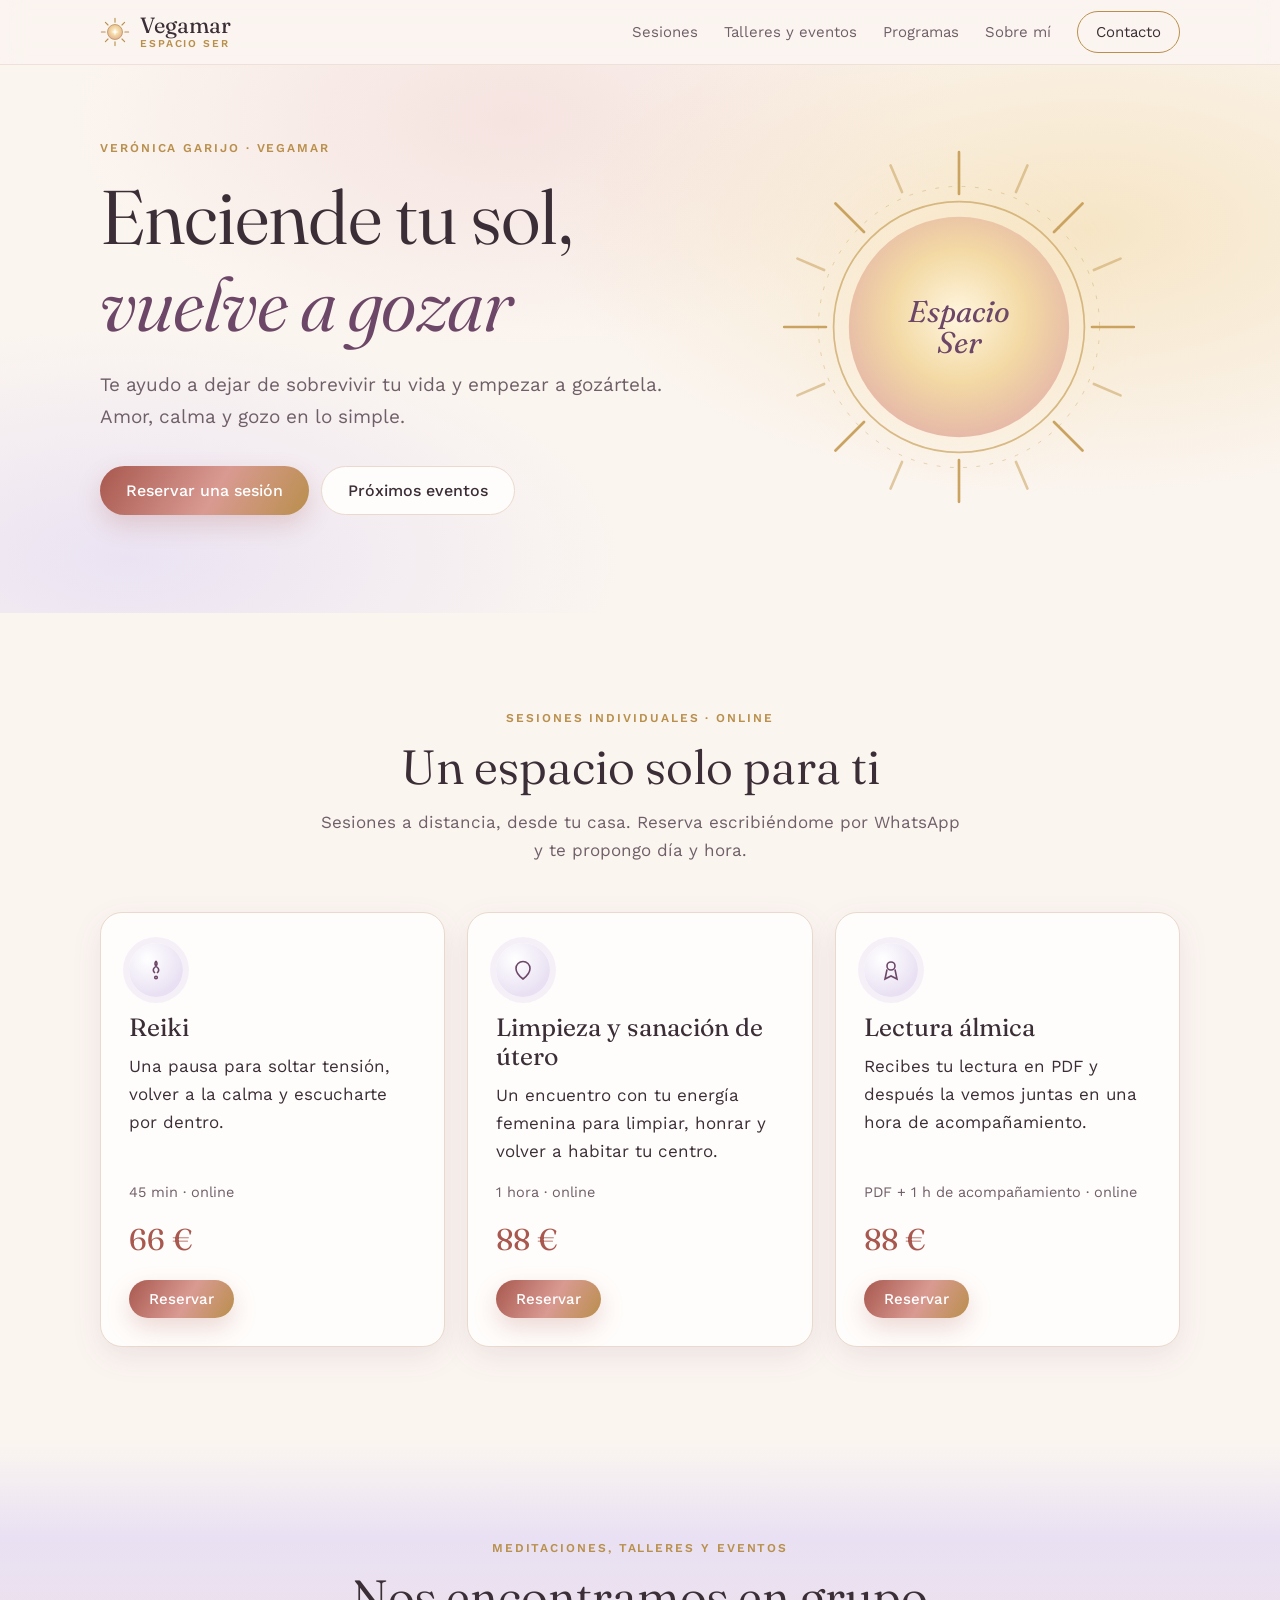
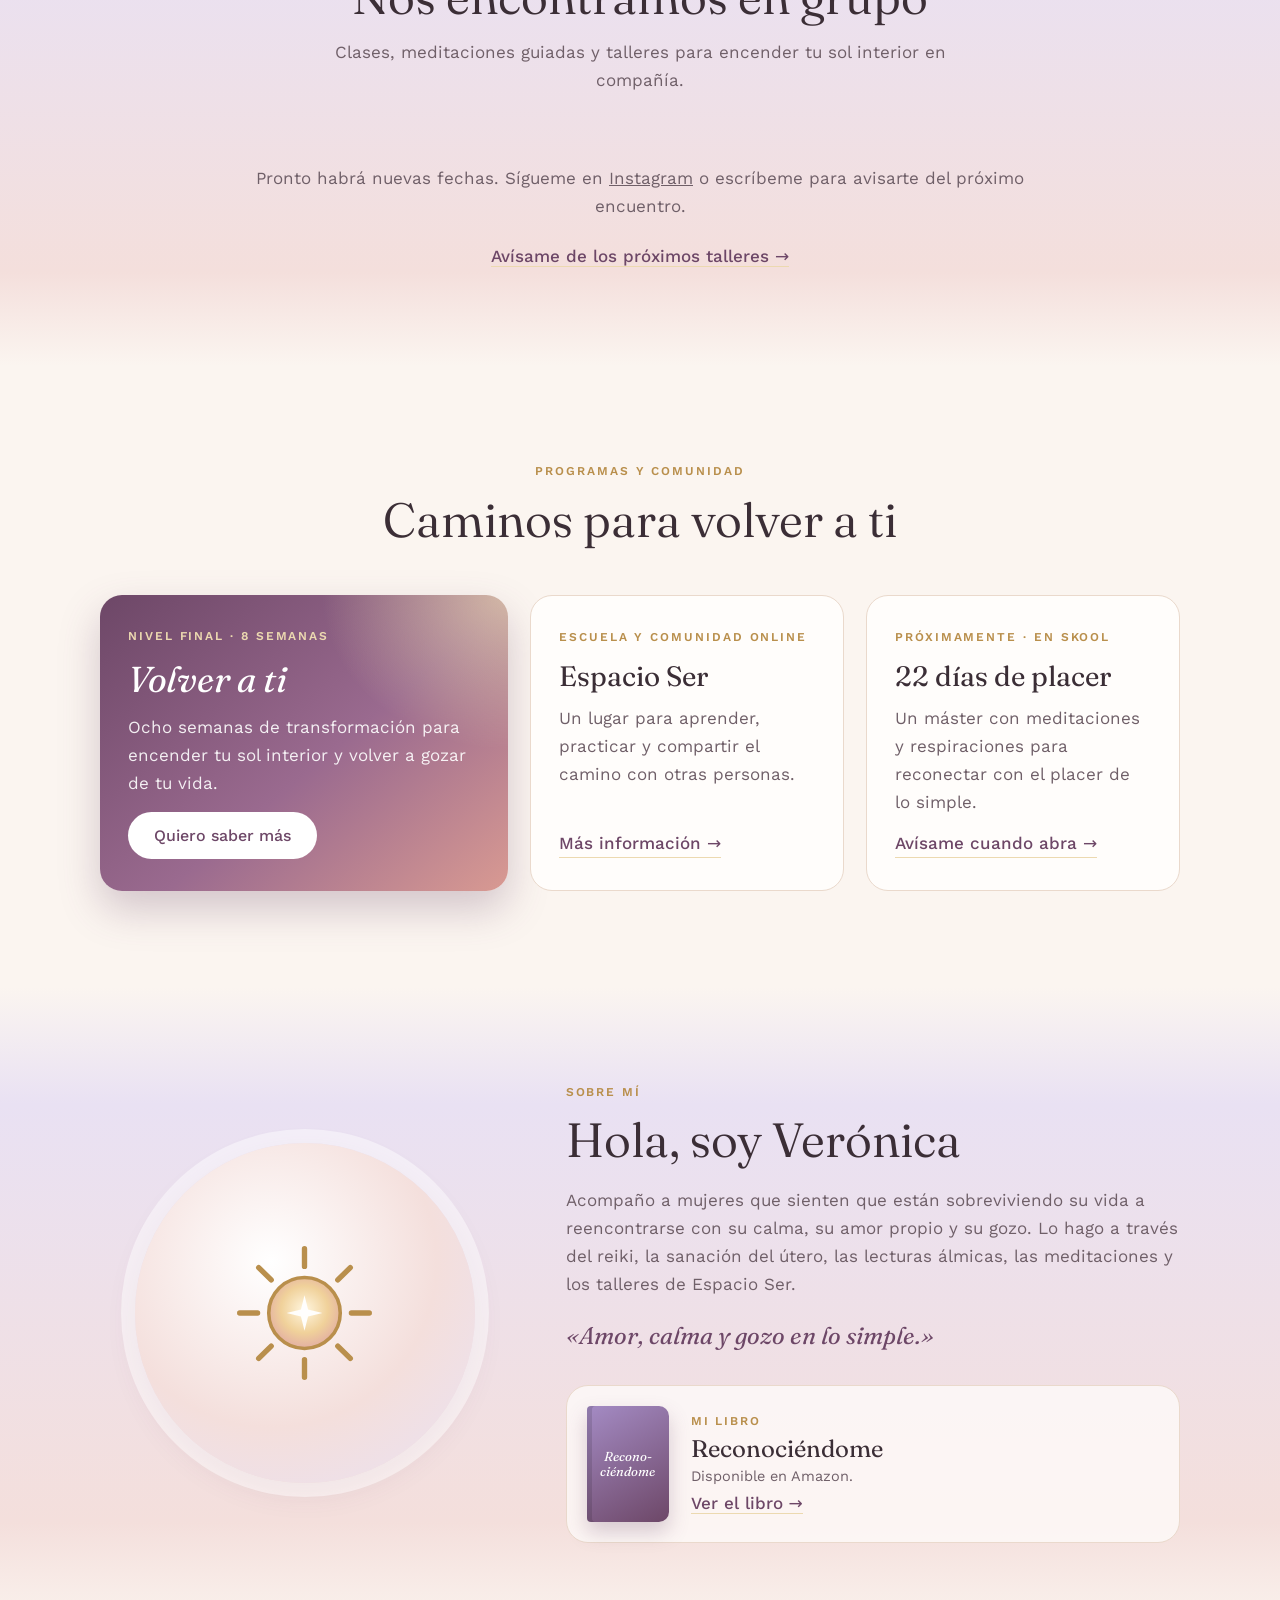
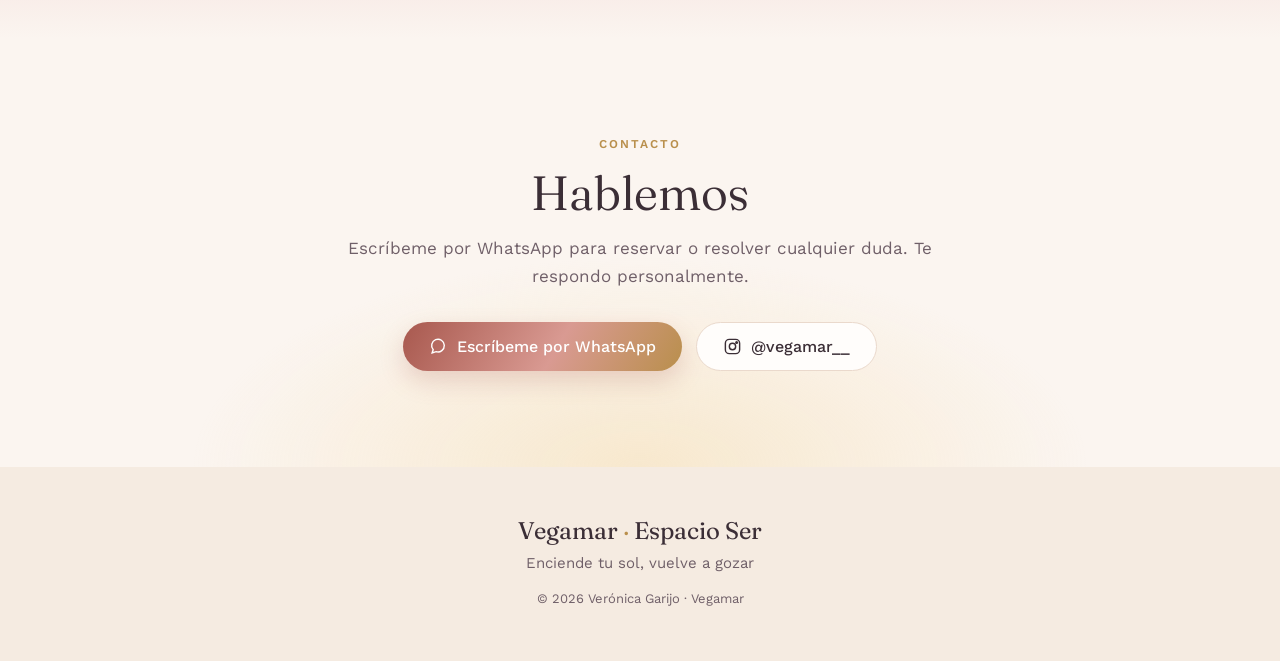
==== index.html @ 34970e14 "Vegamar one-page site: sessions, events, programmes, about, contact; soft palette with sparkles Co-A" ====
<!DOCTYPE html>
<html lang="es">
<head>
  <meta charset="utf-8">
  <meta http-equiv="Content-Security-Policy" content="default-src 'self'; script-src 'self'; style-src 'self'; img-src 'self'; font-src 'self'; connect-src 'none'; object-src 'none'; base-uri 'self'; form-action 'none'">
  <meta name="viewport" content="width=device-width, initial-scale=1">
  <title>Vegamar · Espacio Ser · Enciende tu sol, vuelve a gozar</title>
  <meta name="description" content="Verónica Garijo (Vegamar): reiki, sanación de útero, lecturas álmicas, meditaciones, talleres y acompañamiento online. Amor, calma y gozo en lo simple.">
  <meta name="theme-color" content="#FBF5F0">
  <meta property="og:type" content="website">
  <meta property="og:site_name" content="Vegamar · Espacio Ser">
  <meta property="og:locale" content="es_ES">
  <meta property="og:title" content="Vegamar · Enciende tu sol, vuelve a gozar">
  <meta property="og:description" content="Reiki, sanación de útero, lecturas álmicas, meditaciones y talleres online con Verónica Garijo.">
  <link rel="icon" href="img/favicon.svg" type="image/svg+xml">
  <link rel="stylesheet" href="css/fonts.css">
  <link rel="stylesheet" href="css/estilo.css">
</head>
<body>
  <a class="skip" href="#sesiones">Ir al contenido</a>

  <header class="topbar">
    <div class="wrap topbar-inner">
      <a class="brand" href="#inicio" aria-label="Vegamar, ir al inicio">
        <img src="img/favicon.svg" alt="" width="30" height="30">
        <span>Vegamar <small>Espacio Ser</small></span>
      </a>
      <button class="menu-btn" type="button" aria-expanded="false" aria-controls="menu">Menú</button>
      <nav id="menu" class="menu" aria-label="Secciones">
        <a href="#sesiones">Sesiones</a>
        <a href="#eventos">Talleres y eventos</a>
        <a href="#programas">Programas</a>
        <a href="#sobre-mi">Sobre mí</a>
        <a class="menu-cta" href="#contacto">Contacto</a>
      </nav>
    </div>
  </header>

  <section class="hero" id="inicio">
    <div class="sparkles" data-sparkles="34" aria-hidden="true"></div>
    <div class="wrap hero-inner">
      <div class="hero-text">
        <p class="eyebrow">Verónica Garijo · Vegamar</p>
        <h1>Enciende tu sol, <em>vuelve a gozar</em></h1>
        <p class="lead">Te ayudo a dejar de sobrevivir tu vida y empezar a gozártela.
          Amor, calma y gozo en lo simple.</p>
        <div class="actions">
          <a class="btn" href="#sesiones">Reservar una sesión</a>
          <a class="btn btn-soft" href="#eventos">Próximos eventos</a>
        </div>
      </div>
      <div class="sun" aria-hidden="true">
        <svg viewBox="0 0 200 200">
          <defs>
            <radialGradient id="sunCore" cx="50%" cy="45%" r="55%">
              <stop offset="0" stop-color="#FFF6DF"/>
              <stop offset=".55" stop-color="#F3D9A4"/>
              <stop offset="1" stop-color="#E6B9A8"/>
            </radialGradient>
          </defs>
          <g class="sun-rays" stroke="#C9A35F" stroke-width="1.4" stroke-linecap="round" fill="none">
            <path d="M100 8v22M100 170v22M8 100h22M170 100h22M35 35l15 15M150 150l15 15M35 165l15-15M150 50l15-15"/>
            <path d="M64 15l6 14M130 171l6 14M15 64l14 6M171 130l14 6M15 136l14-6M171 70l14-6M64 185l6-14M130 29l6-14" opacity=".55"/>
          </g>
          <circle cx="100" cy="100" r="58" fill="url(#sunCore)"/>
          <circle cx="100" cy="100" r="66" fill="none" stroke="#C9A35F" stroke-width=".9" opacity=".7"/>
          <circle cx="100" cy="100" r="74" fill="none" stroke="#C9A35F" stroke-width=".5" opacity=".45" stroke-dasharray="2 5"/>
        </svg>
        <span class="sun-word">Espacio<br>Ser</span>
      </div>
    </div>
  </section>

  <main>
    <section class="section" id="sesiones">
      <div class="wrap">
        <div class="section-title">
          <p class="eyebrow">Sesiones individuales · online</p>
          <h2>Un espacio solo para ti</h2>
          <p class="sub">Sesiones a distancia, desde tu casa. Reserva escribiéndome por WhatsApp y te propongo día y hora.</p>
        </div>
        <div class="cards">
          <article class="card">
            <div class="card-icon"><svg viewBox="0 0 24 24" fill="none" stroke="currentColor" stroke-width="1.6"><path d="M12 3c1.5 2 1.5 4-1 6-2.3 1.8-2.3 4 0 6M12 3c-1.5 2-1.5 4 1 6 2.3 1.8 2.3 4 0 6"/><circle cx="12" cy="19.5" r="1.3"/></svg></div>
            <h3>Reiki</h3>
            <p>Una pausa para soltar tensión, volver a la calma y escucharte por dentro.</p>
            <p class="meta">45 min · online</p>
            <p class="price">66 €</p>
            <a class="btn btn-small" data-wa="Hola! Quiero reservar: Reiki" href="#contacto">Reservar</a>
          </article>
          <article class="card">
            <div class="card-icon"><svg viewBox="0 0 24 24" fill="none" stroke="currentColor" stroke-width="1.6"><path d="M12 21c4-3 7-6.5 7-10.5A7 7 0 0 0 5 10.5C5 14.5 8 18 12 21Z"/></svg></div>
            <h3>Limpieza y sanación de útero</h3>
            <p>Un encuentro con tu energía femenina para limpiar, honrar y volver a habitar tu centro.</p>
            <p class="meta">1 hora · online</p>
            <p class="price">88 €</p>
            <a class="btn btn-small" data-wa="Hola! Quiero reservar: Limpieza y sanación de útero" href="#contacto">Reservar</a>
          </article>
          <article class="card">
            <div class="card-icon"><svg viewBox="0 0 24 24" fill="none" stroke="currentColor" stroke-width="1.6"><circle cx="12" cy="8" r="4"/><path d="M8 11.5 6 21l6-3 6 3-2-9.5"/></svg></div>
            <h3>Lectura álmica</h3>
            <p>Recibes tu lectura en PDF y después la vemos juntas en una hora de acompañamiento.</p>
            <p class="meta">PDF + 1 h de acompañamiento · online</p>
            <p class="price">88 €</p>
            <a class="btn btn-small" data-wa="Hola! Quiero reservar: Lectura álmica" href="#contacto">Reservar</a>
          </article>
        </div>
      </div>
    </section>

    <section class="section section-tint" id="eventos">
      <div class="sparkles" data-sparkles="14" aria-hidden="true"></div>
      <div class="wrap">
        <div class="section-title">
          <p class="eyebrow">Meditaciones, talleres y eventos</p>
          <h2>Nos encontramos en grupo</h2>
          <p class="sub">Clases, meditaciones guiadas y talleres para encender tu sol interior en compañía.</p>
        </div>
        <!-- Each event hides itself the day after its data-until date (js/main.js). Add new ones by copying an <article>. -->
        <div class="events">
          <article class="event" data-until="2026-11-21">
            <div class="event-date"><span>21</span>nov</div>
            <div class="event-body">
              <p class="tag">Gratuita · online</p>
              <h3>Clase gratuita: enciende tu sol interior</h3>
              <p class="meta">Viernes 21 de noviembre · 17 h</p>
            </div>
            <a class="btn btn-small" href="https://chat.whatsapp.com/CnDYZ1867s7Bkuu1jYIMAR" target="_blank" rel="noopener noreferrer">Quiero ir</a>
          </article>
        </div>
        <p class="events-empty" hidden>Pronto habrá nuevas fechas. Sígueme en
          <a href="https://www.instagram.com/vegamar__/" target="_blank" rel="noopener noreferrer">Instagram</a>
          o escríbeme para avisarte del próximo encuentro.</p>
        <p class="events-more"><a class="link" data-wa="Hola! Quiero saber más información sobre los próximos talleres y meditaciones" href="#contacto">Avísame de los próximos talleres →</a></p>
      </div>
    </section>

    <section class="section" id="programas">
      <div class="wrap">
        <div class="section-title">
          <p class="eyebrow">Programas y comunidad</p>
          <h2>Caminos para volver a ti</h2>
        </div>
        <div class="programs">
          <article class="program program-featured">
            <div class="sparkles" data-sparkles="10" aria-hidden="true"></div>
            <p class="tag">Nivel final · 8 semanas</p>
            <h3>Volver a ti</h3>
            <p>Ocho semanas de transformación para encender tu sol interior y volver a gozar de tu vida.</p>
            <a class="btn btn-light" data-wa="Hola! Quiero saber más información sobre: Volver a ti" href="#contacto">Quiero saber más</a>
          </article>
          <article class="program">
            <p class="tag">Escuela y comunidad online</p>
            <h3>Espacio Ser</h3>
            <p>Un lugar para aprender, practicar y compartir el camino con otras personas.</p>
            <a class="link" data-wa="Hola! Quiero saber más información sobre: Espacio Ser" href="#contacto">Más información →</a>
          </article>
          <article class="program">
            <p class="tag">Próximamente · en Skool</p>
            <h3>22 días de placer</h3>
            <p>Un máster con meditaciones y respiraciones para reconectar con el placer de lo simple.</p>
            <a class="link" data-wa="Hola! Quiero saber más información sobre: los Masters en Skool" href="#contacto">Avísame cuando abra →</a>
          </article>
        </div>
      </div>
    </section>

    <section class="section section-tint" id="sobre-mi">
      <div class="wrap about">
        <div class="about-mark" aria-hidden="true">
          <img src="img/favicon.svg" alt="" width="140" height="140">
        </div>
        <div>
          <p class="eyebrow">Sobre mí</p>
          <h2>Hola, soy Verónica</h2>
          <p>Acompaño a mujeres que sienten que están sobreviviendo su vida a reencontrarse con su calma,
            su amor propio y su gozo. Lo hago a través del reiki, la sanación del útero, las lecturas álmicas,
            las meditaciones y los talleres de Espacio Ser.</p>
          <p class="quote">«Amor, calma y gozo en lo simple.»</p>
          <div class="book">
            <div class="book-cover" aria-hidden="true"><span>Recono&shy;ciéndome</span></div>
            <div>
              <p class="tag">Mi libro</p>
              <h3>Reconociéndome</h3>
              <p class="meta">Disponible en Amazon.</p>
              <a class="link" href="https://amzn.eu/d/07HGmJOY" target="_blank" rel="noopener noreferrer">Ver el libro →</a>
            </div>
          </div>
        </div>
      </div>
    </section>

    <section class="section contact" id="contacto">
      <div class="sparkles" data-sparkles="18" aria-hidden="true"></div>
      <div class="wrap">
        <div class="section-title">
          <p class="eyebrow">Contacto</p>
          <h2>Hablemos</h2>
          <p class="sub">Escríbeme por WhatsApp para reservar o resolver cualquier duda. Te respondo personalmente.</p>
        </div>
        <div class="contact-buttons">
          <a class="btn" data-wa="Hola! Quiero saber más información" href="https://wa.me/message/4CHVMTHTK6S3P1" target="_blank" rel="noopener noreferrer">
            <svg viewBox="0 0 24 24" fill="none" stroke="currentColor" stroke-width="1.8" aria-hidden="true"><path d="M4 20l1.3-3.9A8 8 0 1 1 9 18.5Z"/></svg>
            Escríbeme por WhatsApp</a>
          <a class="btn btn-soft" href="https://www.instagram.com/vegamar__/" target="_blank" rel="noopener noreferrer">
            <svg viewBox="0 0 24 24" fill="none" stroke="currentColor" stroke-width="1.8" aria-hidden="true"><rect x="3" y="3" width="18" height="18" rx="5"/><circle cx="12" cy="12" r="4"/><circle cx="17.2" cy="6.8" r="1"/></svg>
            @vegamar__</a>
        </div>
      </div>
    </section>
  </main>

  <footer class="footer">
    <div class="wrap">
      <p class="footer-brand">Vegamar <span>·</span> Espacio Ser</p>
      <p>Enciende tu sol, vuelve a gozar</p>
      <p class="small">© <span class="year">2026</span> Verónica Garijo · Vegamar</p>
    </div>
  </footer>

  <script src="js/main.js"></script>
</body>
</html>
---- css/fonts.css ----
/* Fraunces & Work Sans — SIL Open Font License, served locally (no third-party requests). Latin subset. */

@font-face {
  font-family: Fraunces;
  font-style: normal;
  font-weight: 300 600;
  font-display: swap;
  src: url("../fonts/Fraunces-latin.woff2") format("woff2");
}

@font-face {
  font-family: Fraunces;
  font-style: italic;
  font-weight: 300 600;
  font-display: swap;
  src: url("../fonts/Fraunces-italic-latin.woff2") format("woff2");
}

@font-face {
  font-family: "Work Sans";
  font-style: normal;
  font-weight: 400 600;
  font-display: swap;
  src: url("../fonts/WorkSans-latin.woff2") format("woff2");
}
---- css/estilo.css ----
/* Vegamar · Espacio Ser — soft cream, blush and lavender with gold light. */

:root {
  --cream: #fbf5f0;
  --cream-deep: #f5ebe1;
  --card: #fffdfb;
  --blush: #f4dfdc;
  --rose: #d99a92;
  --rose-deep: #a8584e;
  --lavender: #e9e1f3;
  --lilac: #a48bc4;
  --plum: #6d4767;
  --gold: #b98f4c;
  --gold-soft: #ecd9b0;
  --ink: #3b2e36;
  --ink-soft: #6f5f68;
  --line: #ead9cc;
  --shadow: 0 10px 30px rgb(109 71 103 / 10%);
  --radius: 22px;
  --serif: fraunces, "Iowan Old Style", georgia, serif;
  --sans: "Work Sans", system-ui, -apple-system, "Segoe UI", sans-serif;

  color-scheme: light;
}

[hidden] {
  display: none !important;
}

* {
  box-sizing: border-box;
}

html {
  scroll-behavior: smooth;
  scroll-padding-top: 76px;
}

body {
  margin: 0;
  background: var(--cream);
  color: var(--ink);
  font: 400 17px/1.65 var(--sans);
  -webkit-font-smoothing: antialiased;
  overflow-x: hidden;
}

h1,
h2,
h3 {
  font-family: var(--serif);
  font-weight: 400;
  line-height: 1.15;
  margin: 0;
  color: var(--ink);
}

p {
  margin: 0;
}

a {
  color: inherit;
}

img,
svg {
  display: block;
  max-width: 100%;
}

.wrap {
  max-width: 1120px;
  margin: 0 auto;
  padding: 0 20px;
}

.skip {
  position: absolute;
  left: -999px;
}

.skip:focus {
  left: 12px;
  top: 12px;
  z-index: 50;
  background: var(--card);
  padding: 8px 14px;
  border-radius: 10px;
}

:focus-visible {
  outline: 2px solid var(--lilac);
  outline-offset: 3px;
}

/* ---------- Top bar ---------- */

.topbar {
  position: sticky;
  top: 0;
  z-index: 20;
  background: rgb(251 245 240 / 82%);
  backdrop-filter: blur(12px);
  border-bottom: 1px solid rgb(234 217 204 / 70%);
}

.topbar-inner {
  display: flex;
  align-items: center;
  justify-content: space-between;
  gap: 16px;
  min-height: 64px;
}

.brand {
  display: flex;
  align-items: center;
  gap: 10px;
  text-decoration: none;
  font-family: var(--serif);
  font-size: 22px;
  line-height: 1;
}

.brand small {
  display: block;
  margin-top: 3px;
  font-family: var(--sans);
  font-size: 10.5px;
  font-weight: 600;
  letter-spacing: 0.18em;
  text-transform: uppercase;
  color: var(--gold);
}

.menu {
  display: flex;
  align-items: center;
  gap: 26px;
  font-size: 15px;
}

.menu a {
  text-decoration: none;
  color: var(--ink-soft);
  transition: color 0.2s;
}

.menu a:hover {
  color: var(--plum);
}

.menu .menu-cta {
  padding: 8px 18px;
  border: 1px solid var(--gold);
  border-radius: 100px;
  color: var(--ink);
}

.menu-btn {
  display: none;
  font: 500 15px var(--sans);
  color: var(--ink);
  background: var(--card);
  border: 1px solid var(--line);
  border-radius: 100px;
  padding: 7px 16px;
  cursor: pointer;
}

/* ---------- Buttons & small text ---------- */

.btn {
  display: inline-flex;
  align-items: center;
  justify-content: center;
  gap: 9px;
  padding: 14px 26px;
  border-radius: 100px;
  border: 0;
  text-decoration: none;
  font: 500 16px var(--sans);
  color: #fff;
  background: linear-gradient(120deg, var(--rose-deep), var(--rose) 55%, var(--gold));
  box-shadow: 0 10px 24px rgb(168 88 78 / 22%);
  transition:
    transform 0.2s,
    box-shadow 0.2s;
}

.btn:hover {
  transform: translateY(-2px);
  box-shadow: 0 14px 30px rgb(168 88 78 / 28%);
}

.btn svg {
  width: 19px;
  height: 19px;
}

.btn-soft {
  color: var(--ink);
  background: var(--card);
  border: 1px solid var(--line);
  box-shadow: none;
}

.btn-soft:hover {
  box-shadow: var(--shadow);
}

.btn-light {
  color: var(--plum);
  background: #fff;
  box-shadow: none;
}

.btn-small {
  padding: 10px 20px;
  font-size: 15px;
}

.eyebrow,
.tag {
  font-size: 12px;
  font-weight: 600;
  letter-spacing: 0.16em;
  text-transform: uppercase;
  color: var(--gold);
}

.meta {
  font-size: 14.5px;
  color: var(--ink-soft);
}

.link {
  color: var(--plum);
  font-weight: 500;
  text-decoration: none;
  border-bottom: 1px solid var(--gold-soft);
}

.link:hover {
  border-color: var(--plum);
}

/* ---------- Sparkles (placed by js/main.js) ---------- */

.sparkles {
  position: absolute;
  inset: 0;
  overflow: hidden;
  pointer-events: none;
}

.sparkle {
  position: absolute;
  left: var(--x);
  top: var(--y);
  width: var(--s);
  height: var(--s);
  background: var(--c, var(--gold));
  clip-path: polygon(50% 0%, 61% 39%, 100% 50%, 61% 61%, 50% 100%, 39% 61%, 0% 50%, 39% 39%);
  opacity: 0;
  animation: twinkle var(--d) ease-in-out var(--delay) infinite;
}

.sparkle.dot {
  clip-path: circle(50%);
}

@keyframes twinkle {
  0%,
  100% {
    opacity: 0;
    transform: scale(0.3) rotate(0deg);
  }

  50% {
    opacity: var(--o, 0.85);
    transform: scale(1) rotate(45deg);
  }
}

@media (prefers-reduced-motion: reduce) {
  html {
    scroll-behavior: auto;
  }

  .sparkle {
    animation: none;
    opacity: 0.5;
  }

  .sun-rays {
    animation: none !important;
  }
}

/* ---------- Hero ---------- */

.hero {
  position: relative;
  overflow: hidden;
  padding: 72px 0 96px;
  background:
    radial-gradient(60% 70% at 85% 30%, rgb(243 217 164 / 55%), transparent 70%),
    radial-gradient(55% 60% at 10% 90%, rgb(233 225 243 / 90%), transparent 70%),
    radial-gradient(50% 60% at 40% 10%, rgb(244 223 220 / 80%), transparent 70%), var(--cream);
}

.hero-inner {
  position: relative;
  display: grid;
  grid-template-columns: 1.15fr 0.85fr;
  align-items: center;
  gap: 40px;
}

.hero h1 {
  margin-top: 14px;
  font-size: clamp(42px, 6.4vw, 76px);
  font-weight: 350;
  letter-spacing: -0.01em;
}

.hero h1 em {
  display: block;
  font-style: italic;
  color: var(--plum);
}

.hero .lead {
  margin-top: 22px;
  max-width: 34em;
  font-size: 19px;
  color: var(--ink-soft);
}

.actions {
  display: flex;
  flex-wrap: wrap;
  gap: 12px;
  margin-top: 34px;
}

.sun {
  position: relative;
  width: min(380px, 100%);
  margin: 0 auto;
  aspect-ratio: 1;
}

.sun::before {
  content: "";
  position: absolute;
  inset: 12%;
  border-radius: 50%;
  background: radial-gradient(circle, rgb(255 233 190 / 90%), transparent 70%);
  filter: blur(24px);
  animation: glow 6s ease-in-out infinite;
}

.sun svg {
  position: relative;
  width: 100%;
  height: 100%;
}

.sun-rays {
  transform-origin: 100px 100px;
  animation: spin 90s linear infinite;
}

.sun-word {
  position: absolute;
  inset: 0;
  display: grid;
  place-items: center;
  text-align: center;
  font-family: var(--serif);
  font-style: italic;
  font-size: clamp(22px, 3vw, 30px);
  line-height: 1.05;
  color: var(--plum);
}

@keyframes spin {
  to {
    transform: rotate(360deg);
  }
}

@keyframes glow {
  0%,
  100% {
    opacity: 0.7;
    transform: scale(0.95);
  }

  50% {
    opacity: 1;
    transform: scale(1.08);
  }
}

/* ---------- Sections ---------- */

.section {
  position: relative;
  padding: 96px 0;
}

.section > .wrap {
  position: relative;
}

.section-tint {
  background: linear-gradient(180deg, var(--cream) 0%, var(--lavender) 18%, var(--blush) 82%, var(--cream) 100%);
}

.section-title {
  max-width: 640px;
  margin: 0 auto 48px;
  text-align: center;
}

.section-title h2,
.about h2 {
  margin-top: 10px;
  font-size: clamp(32px, 4.4vw, 48px);
  font-weight: 350;
}

.section-title .sub {
  margin-top: 14px;
  color: var(--ink-soft);
}

/* Session cards */

.cards {
  display: grid;
  grid-template-columns: repeat(3, 1fr);
  gap: 22px;
}

.card {
  display: flex;
  flex-direction: column;
  gap: 10px;
  padding: 30px 28px 28px;
  background: var(--card);
  border: 1px solid var(--line);
  border-radius: var(--radius);
  box-shadow: var(--shadow);
  transition:
    transform 0.25s,
    box-shadow 0.25s;
}

.card:hover {
  transform: translateY(-4px);
  box-shadow: 0 18px 40px rgb(109 71 103 / 14%);
}

.card h3 {
  font-size: 25px;
}

.card .meta {
  margin-top: auto;
  padding-top: 6px;
}

.card .price {
  font-family: var(--serif);
  font-size: 30px;
  color: var(--rose-deep);
}

.card .btn {
  align-self: flex-start;
  margin-top: 6px;
}

.card-icon {
  display: grid;
  place-items: center;
  width: 54px;
  height: 54px;
  margin-bottom: 6px;
  border-radius: 50%;
  color: var(--plum);
  background: radial-gradient(circle at 35% 30%, #fff, var(--lavender) 70%);
  box-shadow: 0 0 0 6px rgb(233 225 243 / 45%);
}

.card-icon svg {
  width: 24px;
  height: 24px;
}

/* Events */

.events {
  display: grid;
  gap: 16px;
  max-width: 780px;
  margin: 0 auto;
}

.event {
  display: flex;
  align-items: center;
  gap: 22px;
  padding: 20px 24px;
  background: rgb(255 253 251 / 85%);
  border: 1px solid var(--line);
  border-radius: var(--radius);
  box-shadow: var(--shadow);
}

.event-date {
  flex: none;
  display: grid;
  place-items: center;
  width: 74px;
  height: 74px;
  border-radius: 50%;
  font-size: 13px;
  font-weight: 600;
  letter-spacing: 0.12em;
  text-transform: uppercase;
  line-height: 1;
  color: var(--plum);
  background: radial-gradient(circle at 35% 30%, #fff8e8, var(--gold-soft));
}

.event-date span {
  display: block;
  font-family: var(--serif);
  font-size: 30px;
  font-weight: 400;
  letter-spacing: 0;
}

.event-body {
  flex: 1;
  min-width: 0;
}

.event h3 {
  margin: 4px 0 2px;
  font-size: 22px;
}

.events-empty,
.events-more {
  max-width: 780px;
  margin: 22px auto 0;
  text-align: center;
  color: var(--ink-soft);
}

/* Programs */

.programs {
  display: grid;
  grid-template-columns: 1.3fr 1fr 1fr;
  gap: 22px;
}

.program {
  position: relative;
  display: flex;
  flex-direction: column;
  align-items: flex-start;
  gap: 12px;
  padding: 32px 28px;
  border-radius: var(--radius);
  background: var(--card);
  border: 1px solid var(--line);
}

.program h3 {
  font-size: 28px;
}

.program p:not(.tag) {
  color: var(--ink-soft);
}

.program .link,
.program .btn {
  margin-top: auto;
}

.program-featured {
  overflow: hidden;
  border: 0;
  color: #fff;
  background:
    radial-gradient(70% 80% at 100% 0%, rgb(236 217 176 / 70%), transparent 65%),
    linear-gradient(140deg, var(--plum), #9a6a8f 55%, var(--rose));
  box-shadow: 0 18px 40px rgb(109 71 103 / 28%);
}

.program-featured h3 {
  position: relative;
  color: #fff;
  font-size: 36px;
  font-style: italic;
}

.program-featured .tag {
  position: relative;
  color: var(--gold-soft);
}

.program-featured p:not(.tag) {
  position: relative;
  color: rgb(255 255 255 / 90%);
}

.program-featured .btn {
  position: relative;
}

/* About + book */

.about {
  display: grid;
  grid-template-columns: 0.8fr 1.2fr;
  align-items: center;
  gap: 56px;
}

.about-mark {
  display: grid;
  place-items: center;
  aspect-ratio: 1;
  width: min(340px, 100%);
  margin: 0 auto;
  border-radius: 50%;
  background: radial-gradient(circle at 40% 35%, #fff, var(--blush) 55%, var(--lavender));
  box-shadow:
    0 0 0 14px rgb(255 255 255 / 45%),
    var(--shadow);
}

.about-mark img {
  width: 42%;
  height: auto;
}

.about h2 + p {
  margin-top: 18px;
  color: var(--ink-soft);
}

.quote {
  margin-top: 18px;
  font-family: var(--serif);
  font-style: italic;
  font-size: 24px;
  color: var(--plum);
}

.book {
  display: flex;
  align-items: center;
  gap: 22px;
  margin-top: 30px;
  padding: 20px;
  border-radius: var(--radius);
  background: rgb(255 253 251 / 75%);
  border: 1px solid var(--line);
}

.book h3 {
  margin: 4px 0 2px;
  font-size: 24px;
}

.book-cover {
  flex: none;
  display: grid;
  place-items: center;
  width: 82px;
  height: 116px;
  padding: 8px;
  border-radius: 4px 10px 10px 4px;
  text-align: center;
  font-family: var(--serif);
  font-style: italic;
  font-size: 13px;
  line-height: 1.15;
  color: #fff;
  background: linear-gradient(150deg, var(--lilac), var(--plum));
  box-shadow:
    inset 5px 0 0 rgb(0 0 0 / 12%),
    0 10px 20px rgb(109 71 103 / 25%);
  overflow-wrap: anywhere;
}

/* Contact */

.contact {
  overflow: hidden;
  background: radial-gradient(50% 70% at 50% 100%, rgb(243 217 164 / 45%), transparent 70%), var(--cream);
}

.contact .section-title {
  margin-bottom: 32px;
}

.contact-buttons {
  display: flex;
  flex-wrap: wrap;
  justify-content: center;
  gap: 14px;
}

/* Footer */

.footer {
  padding: 44px 0 52px;
  text-align: center;
  background: var(--cream-deep);
  color: var(--ink-soft);
  font-size: 15px;
}

.footer-brand {
  font-family: var(--serif);
  font-size: 24px;
  color: var(--ink);
}

.footer-brand span {
  color: var(--gold);
}

.footer .small {
  margin-top: 12px;
  font-size: 13px;
}

/* ---------- Phone & tablet ---------- */

@media (max-width: 900px) {
  .cards,
  .programs {
    grid-template-columns: 1fr;
    max-width: 520px;
    margin: 0 auto;
  }

  .about {
    grid-template-columns: 1fr;
    gap: 36px;
  }

  .about-mark {
    width: 200px;
  }
}

@media (max-width: 760px) {
  body {
    font-size: 16px;
  }

  .wrap {
    padding: 0 16px;
  }

  .menu-btn {
    display: block;
  }

  .menu {
    display: none;
    position: absolute;
    top: 100%;
    left: 0;
    right: 0;
    flex-direction: column;
    align-items: stretch;
    gap: 0;
    padding: 8px 16px 18px;
    background: var(--cream);
    border-bottom: 1px solid var(--line);
    box-shadow: var(--shadow);
  }

  .menu.open {
    display: flex;
  }

  .menu a {
    padding: 12px 4px;
    border-bottom: 1px solid var(--line);
  }

  .menu .menu-cta {
    margin-top: 12px;
    text-align: center;
    border-bottom: 1px solid var(--gold);
  }

  .hero {
    padding: 40px 0 64px;
  }

  .hero-inner {
    grid-template-columns: 1fr;
    gap: 8px;
  }

  .sun {
    order: -1;
    width: 210px;
  }

  .hero .lead {
    font-size: 17px;
  }

  .actions .btn {
    flex: 1 1 100%;
  }

  .section {
    padding: 68px 0;
  }

  .section-title {
    margin-bottom: 34px;
  }

  .event {
    flex-wrap: wrap;
    gap: 16px;
    padding: 18px;
  }

  .event .btn {
    width: 100%;
  }

  .book {
    align-items: flex-start;
  }

  .contact-buttons .btn {
    width: 100%;
  }
}
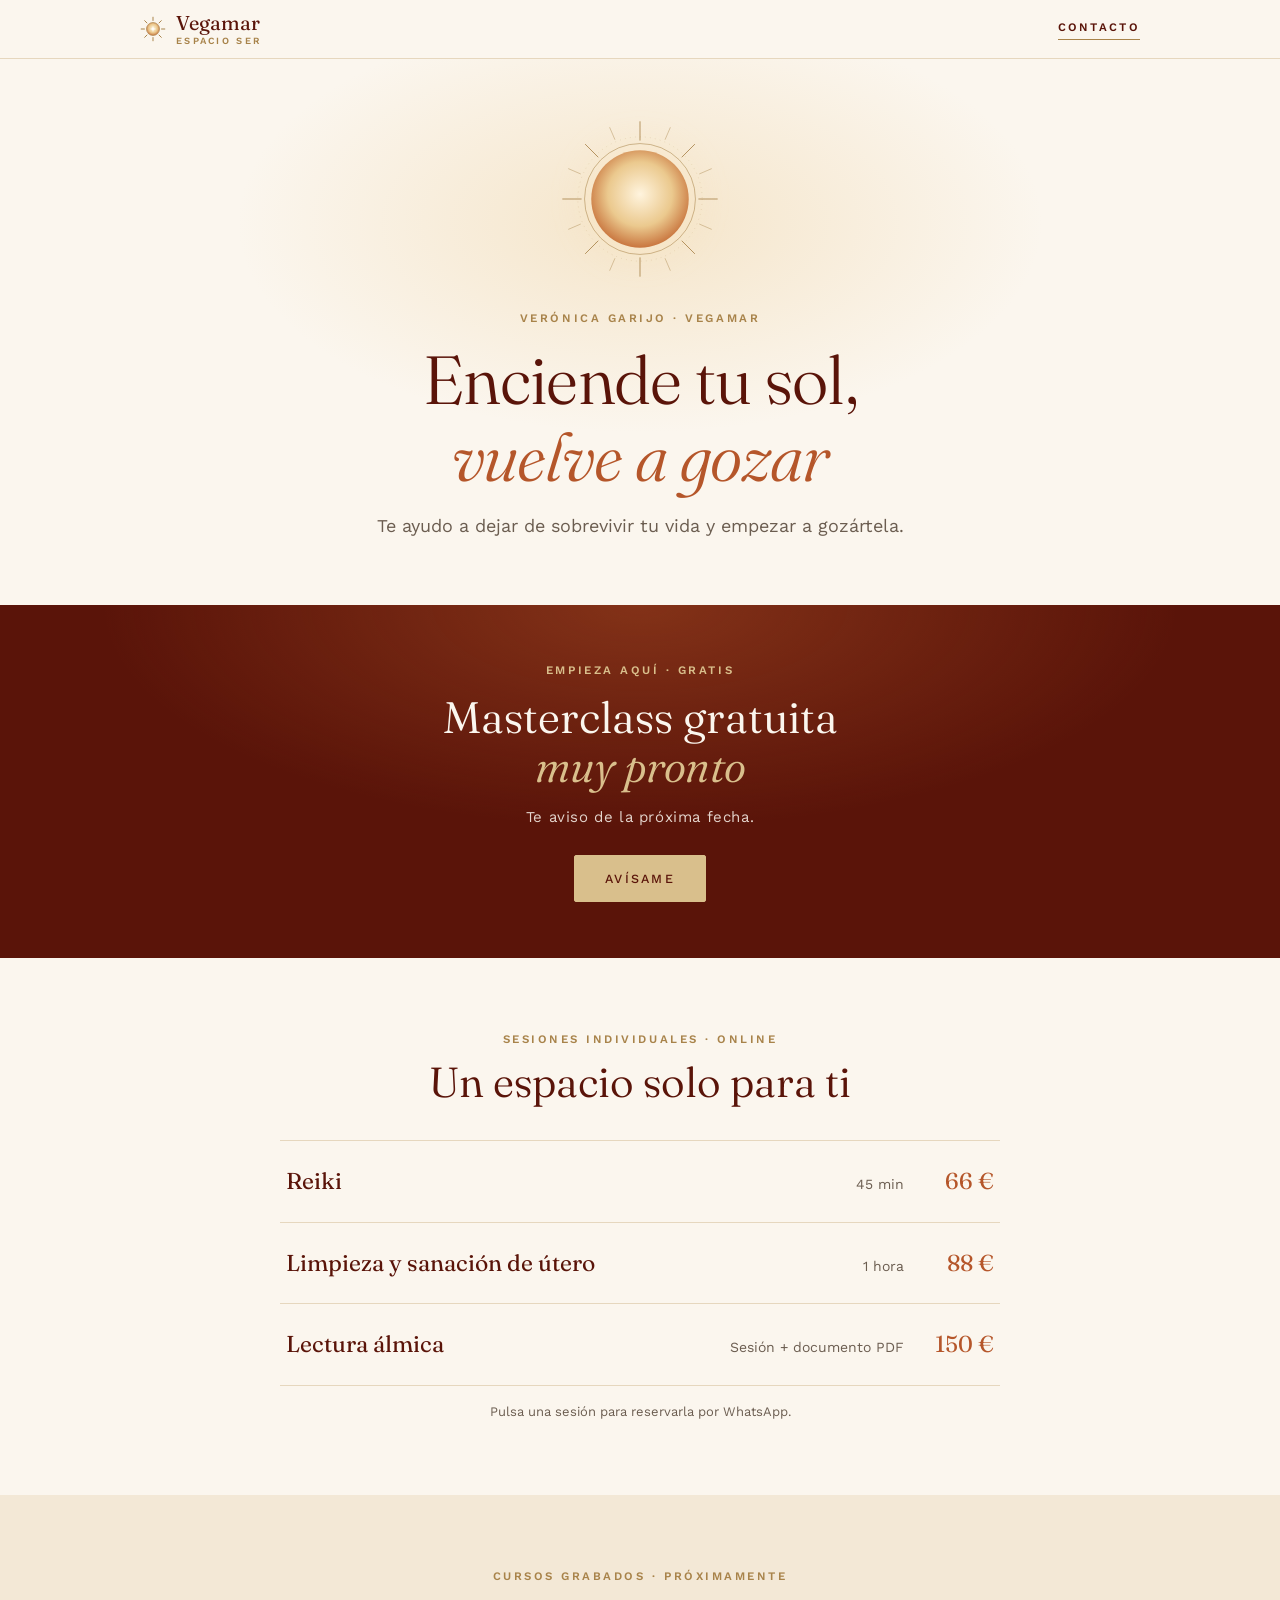
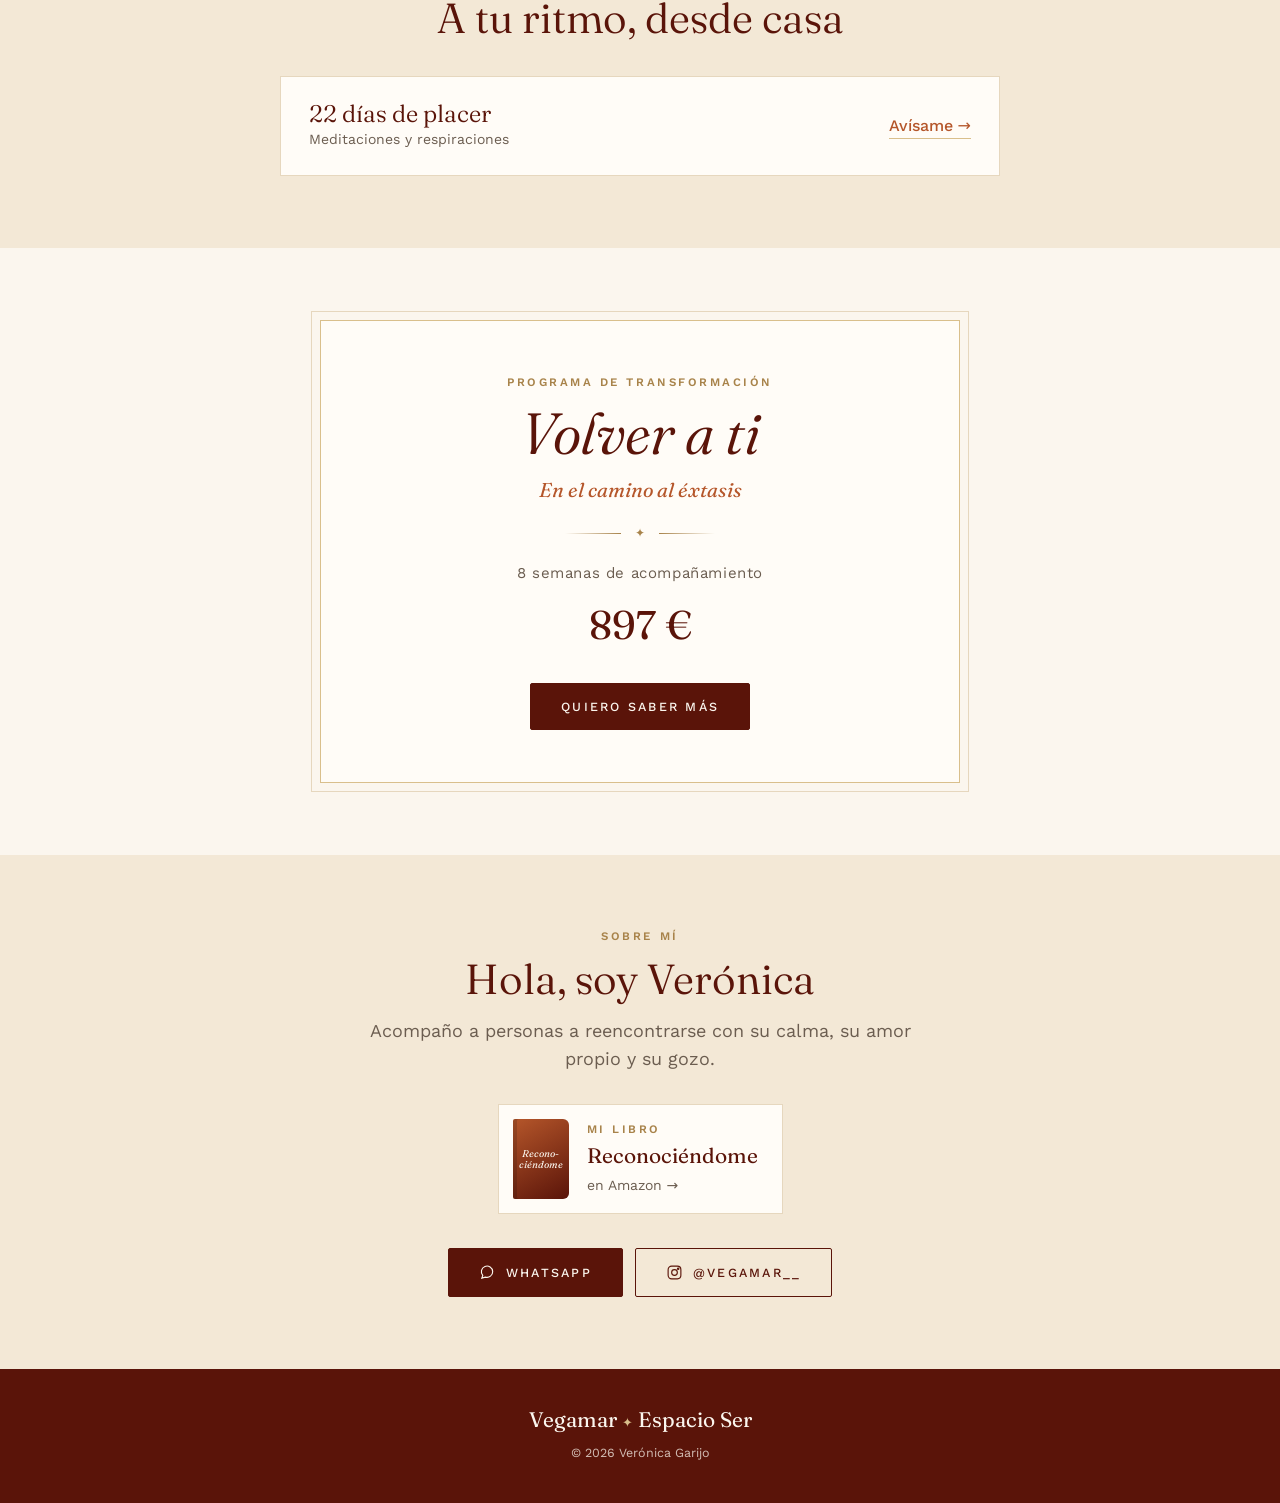
==== commit 1b66afbf: "Vero's first feedback: her palette, shorter elegant layout, new order and prices Co-Authored-By: Cla" ====
--- a/index.html
+++ b/index.html
@@ -5,205 +5,154 @@
   <meta http-equiv="Content-Security-Policy" content="default-src 'self'; script-src 'self'; style-src 'self'; img-src 'self'; font-src 'self'; connect-src 'none'; object-src 'none'; base-uri 'self'; form-action 'none'">
   <meta name="viewport" content="width=device-width, initial-scale=1">
   <title>Vegamar · Espacio Ser · Enciende tu sol, vuelve a gozar</title>
-  <meta name="description" content="Verónica Garijo (Vegamar): reiki, sanación de útero, lecturas álmicas, meditaciones, talleres y acompañamiento online. Amor, calma y gozo en lo simple.">
-  <meta name="theme-color" content="#FBF5F0">
+  <meta name="description" content="Verónica Garijo (Vegamar): masterclass gratuita, reiki, sanación de útero, lectura álmica y el programa Volver a ti. Amor, calma y gozo en lo simple.">
+  <meta name="theme-color" content="#FBF6EE">
   <meta property="og:type" content="website">
   <meta property="og:site_name" content="Vegamar · Espacio Ser">
   <meta property="og:locale" content="es_ES">
   <meta property="og:title" content="Vegamar · Enciende tu sol, vuelve a gozar">
-  <meta property="og:description" content="Reiki, sanación de útero, lecturas álmicas, meditaciones y talleres online con Verónica Garijo.">
+  <meta property="og:description" content="Masterclass gratuita, sesiones online y el programa Volver a ti con Verónica Garijo.">
   <link rel="icon" href="img/favicon.svg" type="image/svg+xml">
   <link rel="stylesheet" href="css/fonts.css">
   <link rel="stylesheet" href="css/estilo.css">
 </head>
 <body>
-  <a class="skip" href="#sesiones">Ir al contenido</a>
-
   <header class="topbar">
     <div class="wrap topbar-inner">
       <a class="brand" href="#inicio" aria-label="Vegamar, ir al inicio">
-        <img src="img/favicon.svg" alt="" width="30" height="30">
+        <img src="img/favicon.svg" alt="" width="26" height="26">
         <span>Vegamar <small>Espacio Ser</small></span>
       </a>
-      <button class="menu-btn" type="button" aria-expanded="false" aria-controls="menu">Menú</button>
-      <nav id="menu" class="menu" aria-label="Secciones">
-        <a href="#sesiones">Sesiones</a>
-        <a href="#eventos">Talleres y eventos</a>
-        <a href="#programas">Programas</a>
-        <a href="#sobre-mi">Sobre mí</a>
-        <a class="menu-cta" href="#contacto">Contacto</a>
-      </nav>
+      <a class="topbar-cta" data-wa="Hola! Quiero saber más información" href="#contacto">Contacto</a>
     </div>
   </header>
 
   <section class="hero" id="inicio">
-    <div class="sparkles" data-sparkles="34" aria-hidden="true"></div>
+    <div class="sparkles" data-sparkles="14" aria-hidden="true"></div>
     <div class="wrap hero-inner">
-      <div class="hero-text">
-        <p class="eyebrow">Verónica Garijo · Vegamar</p>
-        <h1>Enciende tu sol, <em>vuelve a gozar</em></h1>
-        <p class="lead">Te ayudo a dejar de sobrevivir tu vida y empezar a gozártela.
-          Amor, calma y gozo en lo simple.</p>
-        <div class="actions">
-          <a class="btn" href="#sesiones">Reservar una sesión</a>
-          <a class="btn btn-soft" href="#eventos">Próximos eventos</a>
-        </div>
-      </div>
       <div class="sun" aria-hidden="true">
         <svg viewBox="0 0 200 200">
           <defs>
             <radialGradient id="sunCore" cx="50%" cy="45%" r="55%">
-              <stop offset="0" stop-color="#FFF6DF"/>
-              <stop offset=".55" stop-color="#F3D9A4"/>
-              <stop offset="1" stop-color="#E6B9A8"/>
+              <stop offset="0" stop-color="#FFF4DE"/>
+              <stop offset=".6" stop-color="#EBC98E"/>
+              <stop offset="1" stop-color="#C9763F"/>
             </radialGradient>
           </defs>
-          <g class="sun-rays" stroke="#C9A35F" stroke-width="1.4" stroke-linecap="round" fill="none">
+          <g class="sun-rays" stroke="#A8834A" stroke-width="1" stroke-linecap="round" fill="none">
             <path d="M100 8v22M100 170v22M8 100h22M170 100h22M35 35l15 15M150 150l15 15M35 165l15-15M150 50l15-15"/>
-            <path d="M64 15l6 14M130 171l6 14M15 64l14 6M171 130l14 6M15 136l14-6M171 70l14-6M64 185l6-14M130 29l6-14" opacity=".55"/>
+            <path d="M64 15l6 14M130 171l6 14M15 64l14 6M171 130l14 6M15 136l14-6M171 70l14-6M64 185l6-14M130 29l6-14" opacity=".5"/>
           </g>
           <circle cx="100" cy="100" r="58" fill="url(#sunCore)"/>
-          <circle cx="100" cy="100" r="66" fill="none" stroke="#C9A35F" stroke-width=".9" opacity=".7"/>
-          <circle cx="100" cy="100" r="74" fill="none" stroke="#C9A35F" stroke-width=".5" opacity=".45" stroke-dasharray="2 5"/>
+          <circle cx="100" cy="100" r="66" fill="none" stroke="#A8834A" stroke-width=".8" opacity=".8"/>
+          <circle cx="100" cy="100" r="74" fill="none" stroke="#A8834A" stroke-width=".5" opacity=".5" stroke-dasharray="1 5"/>
         </svg>
-        <span class="sun-word">Espacio<br>Ser</span>
       </div>
+      <p class="eyebrow">Verónica Garijo · Vegamar</p>
+      <h1>Enciende tu sol, <em>vuelve a gozar</em></h1>
+      <p class="lead">Te ayudo a dejar de sobrevivir tu vida y empezar a gozártela.</p>
     </div>
   </section>
 
   <main>
+    <!-- 1 · Free masterclass. Each .event hides itself after its data-until date (js/main.js);
+         when none is left, .events-empty is shown instead. -->
+    <section class="masterclass" id="masterclass">
+      <div class="sparkles" data-sparkles="18" aria-hidden="true"></div>
+      <div class="wrap">
+        <p class="eyebrow">Empieza aquí · gratis</p>
+        <div class="events">
+          <article class="event" data-until="2026-11-21">
+            <h2>Masterclass <em>Enciende tu sol interior</em></h2>
+            <p class="event-when">Viernes 21 de noviembre · 17 h · online</p>
+            <a class="btn btn-gold" href="https://chat.whatsapp.com/CnDYZ1867s7Bkuu1jYIMAR" target="_blank" rel="noopener noreferrer">Quiero apuntarme</a>
+          </article>
+        </div>
+        <div class="events-empty" hidden>
+          <h2>Masterclass gratuita <em>muy pronto</em></h2>
+          <p class="event-when">Te aviso de la próxima fecha.</p>
+          <a class="btn btn-gold" data-wa="Hola! Quiero que me avises de la próxima masterclass gratuita" href="#contacto">Avísame</a>
+        </div>
+      </div>
+    </section>
+
+    <!-- 2 · Individual sessions -->
     <section class="section" id="sesiones">
       <div class="wrap">
         <div class="section-title">
           <p class="eyebrow">Sesiones individuales · online</p>
           <h2>Un espacio solo para ti</h2>
-          <p class="sub">Sesiones a distancia, desde tu casa. Reserva escribiéndome por WhatsApp y te propongo día y hora.</p>
         </div>
-        <div class="cards">
-          <article class="card">
-            <div class="card-icon"><svg viewBox="0 0 24 24" fill="none" stroke="currentColor" stroke-width="1.6"><path d="M12 3c1.5 2 1.5 4-1 6-2.3 1.8-2.3 4 0 6M12 3c-1.5 2-1.5 4 1 6 2.3 1.8 2.3 4 0 6"/><circle cx="12" cy="19.5" r="1.3"/></svg></div>
-            <h3>Reiki</h3>
-            <p>Una pausa para soltar tensión, volver a la calma y escucharte por dentro.</p>
-            <p class="meta">45 min · online</p>
-            <p class="price">66 €</p>
-            <a class="btn btn-small" data-wa="Hola! Quiero reservar: Reiki" href="#contacto">Reservar</a>
-          </article>
-          <article class="card">
-            <div class="card-icon"><svg viewBox="0 0 24 24" fill="none" stroke="currentColor" stroke-width="1.6"><path d="M12 21c4-3 7-6.5 7-10.5A7 7 0 0 0 5 10.5C5 14.5 8 18 12 21Z"/></svg></div>
-            <h3>Limpieza y sanación de útero</h3>
-            <p>Un encuentro con tu energía femenina para limpiar, honrar y volver a habitar tu centro.</p>
-            <p class="meta">1 hora · online</p>
-            <p class="price">88 €</p>
-            <a class="btn btn-small" data-wa="Hola! Quiero reservar: Limpieza y sanación de útero" href="#contacto">Reservar</a>
-          </article>
-          <article class="card">
-            <div class="card-icon"><svg viewBox="0 0 24 24" fill="none" stroke="currentColor" stroke-width="1.6"><circle cx="12" cy="8" r="4"/><path d="M8 11.5 6 21l6-3 6 3-2-9.5"/></svg></div>
-            <h3>Lectura álmica</h3>
-            <p>Recibes tu lectura en PDF y después la vemos juntas en una hora de acompañamiento.</p>
-            <p class="meta">PDF + 1 h de acompañamiento · online</p>
-            <p class="price">88 €</p>
-            <a class="btn btn-small" data-wa="Hola! Quiero reservar: Lectura álmica" href="#contacto">Reservar</a>
-          </article>
+        <div class="sessions">
+          <a class="session" data-wa="Hola! Quiero reservar: Reiki" href="#contacto">
+            <span class="session-name">Reiki</span>
+            <span class="session-meta">45 min</span>
+            <span class="session-price">66 €</span>
+          </a>
+          <a class="session" data-wa="Hola! Quiero reservar: Limpieza y sanación de útero" href="#contacto">
+            <span class="session-name">Limpieza y sanación de útero</span>
+            <span class="session-meta">1 hora</span>
+            <span class="session-price">88 €</span>
+          </a>
+          <a class="session" data-wa="Hola! Quiero reservar: Lectura álmica" href="#contacto">
+            <span class="session-name">Lectura álmica</span>
+            <span class="session-meta">Sesión + documento PDF</span>
+            <span class="session-price">150 €</span>
+          </a>
+        </div>
+        <p class="hint">Pulsa una sesión para reservarla por WhatsApp.</p>
+      </div>
+    </section>
+
+    <!-- 3 · Recorded courses (still being made) -->
+    <section class="section section-soft" id="cursos">
+      <div class="wrap">
+        <div class="section-title">
+          <p class="eyebrow">Cursos grabados · próximamente</p>
+          <h2>A tu ritmo, desde casa</h2>
+        </div>
+        <div class="course">
+          <div>
+            <h3>22 días de placer</h3>
+            <p class="meta">Meditaciones y respiraciones</p>
+          </div>
+          <a class="link" data-wa="Hola! Quiero que me avises cuando salgan los cursos grabados" href="#contacto">Avísame →</a>
         </div>
       </div>
     </section>
 
-    <section class="section section-tint" id="eventos">
-      <div class="sparkles" data-sparkles="14" aria-hidden="true"></div>
+    <!-- 4 · Main programme -->
+    <section class="section program" id="volver-a-ti">
+      <div class="sparkles" data-sparkles="10" aria-hidden="true"></div>
       <div class="wrap">
-        <div class="section-title">
-          <p class="eyebrow">Meditaciones, talleres y eventos</p>
-          <h2>Nos encontramos en grupo</h2>
-          <p class="sub">Clases, meditaciones guiadas y talleres para encender tu sol interior en compañía.</p>
-        </div>
-        <!-- Each event hides itself the day after its data-until date (js/main.js). Add new ones by copying an <article>. -->
-        <div class="events">
-          <article class="event" data-until="2026-11-21">
-            <div class="event-date"><span>21</span>nov</div>
-            <div class="event-body">
-              <p class="tag">Gratuita · online</p>
-              <h3>Clase gratuita: enciende tu sol interior</h3>
-              <p class="meta">Viernes 21 de noviembre · 17 h</p>
-            </div>
-            <a class="btn btn-small" href="https://chat.whatsapp.com/CnDYZ1867s7Bkuu1jYIMAR" target="_blank" rel="noopener noreferrer">Quiero ir</a>
-          </article>
-        </div>
-        <p class="events-empty" hidden>Pronto habrá nuevas fechas. Sígueme en
-          <a href="https://www.instagram.com/vegamar__/" target="_blank" rel="noopener noreferrer">Instagram</a>
-          o escríbeme para avisarte del próximo encuentro.</p>
-        <p class="events-more"><a class="link" data-wa="Hola! Quiero saber más información sobre los próximos talleres y meditaciones" href="#contacto">Avísame de los próximos talleres →</a></p>
-      </div>
-    </section>
-
-    <section class="section" id="programas">
-      <div class="wrap">
-        <div class="section-title">
-          <p class="eyebrow">Programas y comunidad</p>
-          <h2>Caminos para volver a ti</h2>
-        </div>
-        <div class="programs">
-          <article class="program program-featured">
-            <div class="sparkles" data-sparkles="10" aria-hidden="true"></div>
-            <p class="tag">Nivel final · 8 semanas</p>
-            <h3>Volver a ti</h3>
-            <p>Ocho semanas de transformación para encender tu sol interior y volver a gozar de tu vida.</p>
-            <a class="btn btn-light" data-wa="Hola! Quiero saber más información sobre: Volver a ti" href="#contacto">Quiero saber más</a>
-          </article>
-          <article class="program">
-            <p class="tag">Escuela y comunidad online</p>
-            <h3>Espacio Ser</h3>
-            <p>Un lugar para aprender, practicar y compartir el camino con otras personas.</p>
-            <a class="link" data-wa="Hola! Quiero saber más información sobre: Espacio Ser" href="#contacto">Más información →</a>
-          </article>
-          <article class="program">
-            <p class="tag">Próximamente · en Skool</p>
-            <h3>22 días de placer</h3>
-            <p>Un máster con meditaciones y respiraciones para reconectar con el placer de lo simple.</p>
-            <a class="link" data-wa="Hola! Quiero saber más información sobre: los Masters en Skool" href="#contacto">Avísame cuando abra →</a>
-          </article>
+        <div class="program-box">
+          <p class="eyebrow">Programa de transformación</p>
+          <h2>Volver a ti</h2>
+          <p class="program-claim">En el camino al éxtasis</p>
+          <div class="ornament" aria-hidden="true"><span></span>✦<span></span></div>
+          <p class="program-facts">8 semanas de acompañamiento</p>
+          <p class="program-price">897 €</p>
+          <a class="btn" data-wa="Hola! Quiero saber más información sobre: Volver a ti" href="#contacto">Quiero saber más</a>
         </div>
       </div>
     </section>
 
-    <section class="section section-tint" id="sobre-mi">
-      <div class="wrap about">
-        <div class="about-mark" aria-hidden="true">
-          <img src="img/favicon.svg" alt="" width="140" height="140">
-        </div>
-        <div>
-          <p class="eyebrow">Sobre mí</p>
-          <h2>Hola, soy Verónica</h2>
-          <p>Acompaño a mujeres que sienten que están sobreviviendo su vida a reencontrarse con su calma,
-            su amor propio y su gozo. Lo hago a través del reiki, la sanación del útero, las lecturas álmicas,
-            las meditaciones y los talleres de Espacio Ser.</p>
-          <p class="quote">«Amor, calma y gozo en lo simple.»</p>
-          <div class="book">
-            <div class="book-cover" aria-hidden="true"><span>Recono&shy;ciéndome</span></div>
-            <div>
-              <p class="tag">Mi libro</p>
-              <h3>Reconociéndome</h3>
-              <p class="meta">Disponible en Amazon.</p>
-              <a class="link" href="https://amzn.eu/d/07HGmJOY" target="_blank" rel="noopener noreferrer">Ver el libro →</a>
-            </div>
-          </div>
-        </div>
-      </div>
-    </section>
-
-    <section class="section contact" id="contacto">
-      <div class="sparkles" data-sparkles="18" aria-hidden="true"></div>
-      <div class="wrap">
-        <div class="section-title">
-          <p class="eyebrow">Contacto</p>
-          <h2>Hablemos</h2>
-          <p class="sub">Escríbeme por WhatsApp para reservar o resolver cualquier duda. Te respondo personalmente.</p>
-        </div>
+    <!-- 5 · About + book + contact -->
+    <section class="section section-soft about" id="contacto">
+      <div class="wrap about-inner">
+        <p class="eyebrow">Sobre mí</p>
+        <h2>Hola, soy Verónica</h2>
+        <p class="about-text">Acompaño a personas a reencontrarse con su calma, su amor propio y su gozo.</p>
+        <a class="book" href="https://amzn.eu/d/07HGmJOY" target="_blank" rel="noopener noreferrer">
+          <span class="book-cover" aria-hidden="true">Recono&shy;ciéndome</span>
+          <span><span class="tag">Mi libro</span><strong>Reconociéndome</strong><span class="meta">en Amazon →</span></span>
+        </a>
         <div class="contact-buttons">
           <a class="btn" data-wa="Hola! Quiero saber más información" href="https://wa.me/message/4CHVMTHTK6S3P1" target="_blank" rel="noopener noreferrer">
-            <svg viewBox="0 0 24 24" fill="none" stroke="currentColor" stroke-width="1.8" aria-hidden="true"><path d="M4 20l1.3-3.9A8 8 0 1 1 9 18.5Z"/></svg>
-            Escríbeme por WhatsApp</a>
-          <a class="btn btn-soft" href="https://www.instagram.com/vegamar__/" target="_blank" rel="noopener noreferrer">
-            <svg viewBox="0 0 24 24" fill="none" stroke="currentColor" stroke-width="1.8" aria-hidden="true"><rect x="3" y="3" width="18" height="18" rx="5"/><circle cx="12" cy="12" r="4"/><circle cx="17.2" cy="6.8" r="1"/></svg>
+            <svg viewBox="0 0 24 24" fill="none" stroke="currentColor" stroke-width="1.6" aria-hidden="true"><path d="M4 20l1.3-3.9A8 8 0 1 1 9 18.5Z"/></svg>
+            WhatsApp</a>
+          <a class="btn btn-line" href="https://www.instagram.com/vegamar__/" target="_blank" rel="noopener noreferrer">
+            <svg viewBox="0 0 24 24" fill="none" stroke="currentColor" stroke-width="1.6" aria-hidden="true"><rect x="3" y="3" width="18" height="18" rx="5"/><circle cx="12" cy="12" r="4"/><circle cx="17.2" cy="6.8" r="1"/></svg>
             @vegamar__</a>
         </div>
       </div>
@@ -212,9 +161,8 @@
 
   <footer class="footer">
     <div class="wrap">
-      <p class="footer-brand">Vegamar <span>·</span> Espacio Ser</p>
-      <p>Enciende tu sol, vuelve a gozar</p>
-      <p class="small">© <span class="year">2026</span> Verónica Garijo · Vegamar</p>
+      <p class="footer-brand">Vegamar <span>✦</span> Espacio Ser</p>
+      <p class="small">© 2026 Verónica Garijo</p>
     </div>
   </footer>
 
--- a/css/estilo.css
+++ b/css/estilo.css
@@ -1,22 +1,17 @@
-/* Vegamar · Espacio Ser — soft cream, blush and lavender with gold light. */
+/* Vegamar · Espacio Ser — Vero's palette: garnet, terracotta orange, gold and cream. Elegant and short. */
 
 :root {
-  --cream: #fbf5f0;
-  --cream-deep: #f5ebe1;
-  --card: #fffdfb;
-  --blush: #f4dfdc;
-  --rose: #d99a92;
-  --rose-deep: #a8584e;
-  --lavender: #e9e1f3;
-  --lilac: #a48bc4;
-  --plum: #6d4767;
-  --gold: #b98f4c;
-  --gold-soft: #ecd9b0;
-  --ink: #3b2e36;
-  --ink-soft: #6f5f68;
-  --line: #ead9cc;
-  --shadow: 0 10px 30px rgb(109 71 103 / 10%);
-  --radius: 22px;
+  --cream: #fbf6ee;
+  --cream-deep: #f3e8d6;
+  --card: #fffcf7;
+  --garnet: #5a1409;
+  --garnet-soft: #7a2a1c;
+  --teja: #b5562a;
+  --gold: #a8834a;
+  --gold-light: #d9bf8c;
+  --ink: #2b2420;
+  --ink-soft: #6b5d50;
+  --line: #e6d7be;
   --serif: fraunces, "Iowan Old Style", georgia, serif;
   --sans: "Work Sans", system-ui, -apple-system, "Segoe UI", sans-serif;
 
@@ -33,14 +28,14 @@
 
 html {
   scroll-behavior: smooth;
-  scroll-padding-top: 76px;
+  scroll-padding-top: 64px;
 }
 
 body {
   margin: 0;
   background: var(--cream);
   color: var(--ink);
-  font: 400 17px/1.65 var(--sans);
+  font: 400 16px/1.6 var(--sans);
   -webkit-font-smoothing: antialiased;
   overflow-x: hidden;
 }
@@ -48,11 +43,18 @@
 h1,
 h2,
 h3 {
-  font-family: var(--serif);
-  font-weight: 400;
-  line-height: 1.15;
   margin: 0;
-  color: var(--ink);
+  font-family: var(--serif);
+  font-weight: 340;
+  line-height: 1.12;
+  color: var(--garnet);
+}
+
+h1 em,
+h2 em {
+  display: block;
+  font-style: italic;
+  color: var(--teja);
 }
 
 p {
@@ -70,180 +72,113 @@
 }
 
 .wrap {
-  max-width: 1120px;
+  max-width: 1040px;
   margin: 0 auto;
   padding: 0 20px;
 }
 
-.skip {
-  position: absolute;
-  left: -999px;
-}
-
-.skip:focus {
-  left: 12px;
-  top: 12px;
-  z-index: 50;
-  background: var(--card);
-  padding: 8px 14px;
-  border-radius: 10px;
-}
-
 :focus-visible {
-  outline: 2px solid var(--lilac);
+  outline: 1.5px solid var(--teja);
   outline-offset: 3px;
 }
 
-/* ---------- Top bar ---------- */
-
-.topbar {
-  position: sticky;
-  top: 0;
-  z-index: 20;
-  background: rgb(251 245 240 / 82%);
-  backdrop-filter: blur(12px);
-  border-bottom: 1px solid rgb(234 217 204 / 70%);
-}
-
-.topbar-inner {
-  display: flex;
-  align-items: center;
-  justify-content: space-between;
-  gap: 16px;
-  min-height: 64px;
-}
-
-.brand {
-  display: flex;
-  align-items: center;
-  gap: 10px;
-  text-decoration: none;
-  font-family: var(--serif);
-  font-size: 22px;
-  line-height: 1;
-}
-
-.brand small {
+/* ---------- Small text, buttons, ornament ---------- */
+
+.eyebrow,
+.tag {
   display: block;
-  margin-top: 3px;
-  font-family: var(--sans);
-  font-size: 10.5px;
+  font-size: 11.5px;
   font-weight: 600;
-  letter-spacing: 0.18em;
+  letter-spacing: 0.22em;
   text-transform: uppercase;
   color: var(--gold);
 }
 
-.menu {
-  display: flex;
-  align-items: center;
-  gap: 26px;
-  font-size: 15px;
-}
-
-.menu a {
-  text-decoration: none;
+.meta {
+  font-size: 14px;
   color: var(--ink-soft);
-  transition: color 0.2s;
-}
-
-.menu a:hover {
-  color: var(--plum);
-}
-
-.menu .menu-cta {
-  padding: 8px 18px;
-  border: 1px solid var(--gold);
-  border-radius: 100px;
-  color: var(--ink);
-}
-
-.menu-btn {
-  display: none;
-  font: 500 15px var(--sans);
-  color: var(--ink);
-  background: var(--card);
-  border: 1px solid var(--line);
-  border-radius: 100px;
-  padding: 7px 16px;
-  cursor: pointer;
-}
-
-/* ---------- Buttons & small text ---------- */
+}
 
 .btn {
   display: inline-flex;
   align-items: center;
   justify-content: center;
-  gap: 9px;
-  padding: 14px 26px;
-  border-radius: 100px;
-  border: 0;
+  gap: 10px;
+  padding: 15px 30px;
+  border: 1px solid var(--garnet);
+  border-radius: 2px;
+  background: var(--garnet);
+  color: var(--cream);
+  font: 500 12.5px var(--sans);
+  letter-spacing: 0.18em;
+  text-transform: uppercase;
   text-decoration: none;
-  font: 500 16px var(--sans);
-  color: #fff;
-  background: linear-gradient(120deg, var(--rose-deep), var(--rose) 55%, var(--gold));
-  box-shadow: 0 10px 24px rgb(168 88 78 / 22%);
   transition:
-    transform 0.2s,
-    box-shadow 0.2s;
+    background 0.25s,
+    color 0.25s,
+    border-color 0.25s;
 }
 
 .btn:hover {
-  transform: translateY(-2px);
-  box-shadow: 0 14px 30px rgb(168 88 78 / 28%);
+  background: var(--garnet-soft);
 }
 
 .btn svg {
-  width: 19px;
-  height: 19px;
-}
-
-.btn-soft {
-  color: var(--ink);
-  background: var(--card);
-  border: 1px solid var(--line);
-  box-shadow: none;
-}
-
-.btn-soft:hover {
-  box-shadow: var(--shadow);
-}
-
-.btn-light {
-  color: var(--plum);
-  background: #fff;
-  box-shadow: none;
-}
-
-.btn-small {
-  padding: 10px 20px;
-  font-size: 15px;
-}
-
-.eyebrow,
-.tag {
-  font-size: 12px;
-  font-weight: 600;
-  letter-spacing: 0.16em;
-  text-transform: uppercase;
-  color: var(--gold);
-}
-
-.meta {
-  font-size: 14.5px;
-  color: var(--ink-soft);
+  width: 17px;
+  height: 17px;
+}
+
+.btn-line {
+  background: transparent;
+  color: var(--garnet);
+}
+
+.btn-line:hover {
+  background: var(--garnet);
+  color: var(--cream);
+}
+
+.btn-gold {
+  background: var(--gold-light);
+  border-color: var(--gold-light);
+  color: var(--garnet);
+}
+
+.btn-gold:hover {
+  background: var(--cream);
+  border-color: var(--cream);
 }
 
 .link {
-  color: var(--plum);
+  color: var(--teja);
   font-weight: 500;
   text-decoration: none;
-  border-bottom: 1px solid var(--gold-soft);
+  border-bottom: 1px solid var(--gold-light);
+  white-space: nowrap;
 }
 
 .link:hover {
-  border-color: var(--plum);
+  border-color: var(--teja);
+}
+
+.ornament {
+  display: flex;
+  align-items: center;
+  justify-content: center;
+  gap: 14px;
+  margin: 18px auto;
+  font-size: 12px;
+  color: var(--gold);
+}
+
+.ornament span {
+  width: 56px;
+  height: 1px;
+  background: linear-gradient(90deg, transparent, var(--gold));
+}
+
+.ornament span:last-child {
+  transform: scaleX(-1);
 }
 
 /* ---------- Sparkles (placed by js/main.js) ---------- */
@@ -262,7 +197,7 @@
   width: var(--s);
   height: var(--s);
   background: var(--c, var(--gold));
-  clip-path: polygon(50% 0%, 61% 39%, 100% 50%, 61% 61%, 50% 100%, 39% 61%, 0% 50%, 39% 39%);
+  clip-path: polygon(50% 0%, 58% 42%, 100% 50%, 58% 58%, 50% 100%, 42% 58%, 0% 50%, 42% 42%);
   opacity: 0;
   animation: twinkle var(--d) ease-in-out var(--delay) infinite;
 }
@@ -279,7 +214,7 @@
   }
 
   50% {
-    opacity: var(--o, 0.85);
+    opacity: var(--o, 0.8);
     transform: scale(1) rotate(45deg);
   }
 }
@@ -291,7 +226,7 @@
 
   .sparkle {
     animation: none;
-    opacity: 0.5;
+    opacity: 0.45;
   }
 
   .sun-rays {
@@ -299,67 +234,85 @@
   }
 }
 
+/* ---------- Top bar ---------- */
+
+.topbar {
+  position: sticky;
+  top: 0;
+  z-index: 20;
+  background: rgb(251 246 238 / 88%);
+  backdrop-filter: blur(10px);
+  border-bottom: 1px solid var(--line);
+}
+
+.topbar-inner {
+  display: flex;
+  align-items: center;
+  justify-content: space-between;
+  min-height: 58px;
+}
+
+.brand {
+  display: flex;
+  align-items: center;
+  gap: 10px;
+  text-decoration: none;
+  font-family: var(--serif);
+  font-size: 20px;
+  line-height: 1;
+  color: var(--garnet);
+}
+
+.brand small {
+  display: block;
+  margin-top: 3px;
+  font-family: var(--sans);
+  font-size: 9.5px;
+  font-weight: 600;
+  letter-spacing: 0.24em;
+  text-transform: uppercase;
+  color: var(--gold);
+}
+
+.topbar-cta {
+  font-size: 11.5px;
+  font-weight: 600;
+  letter-spacing: 0.2em;
+  text-transform: uppercase;
+  text-decoration: none;
+  color: var(--garnet);
+  border-bottom: 1px solid var(--gold);
+  padding-bottom: 2px;
+}
+
 /* ---------- Hero ---------- */
 
 .hero {
   position: relative;
   overflow: hidden;
-  padding: 72px 0 96px;
-  background:
-    radial-gradient(60% 70% at 85% 30%, rgb(243 217 164 / 55%), transparent 70%),
-    radial-gradient(55% 60% at 10% 90%, rgb(233 225 243 / 90%), transparent 70%),
-    radial-gradient(50% 60% at 40% 10%, rgb(244 223 220 / 80%), transparent 70%), var(--cream);
+  padding: 56px 0 64px;
+  text-align: center;
+  background: radial-gradient(45% 55% at 50% 30%, rgb(235 201 142 / 38%), transparent 70%), var(--cream);
 }
 
 .hero-inner {
   position: relative;
-  display: grid;
-  grid-template-columns: 1.15fr 0.85fr;
-  align-items: center;
-  gap: 40px;
-}
-
-.hero h1 {
-  margin-top: 14px;
-  font-size: clamp(42px, 6.4vw, 76px);
-  font-weight: 350;
-  letter-spacing: -0.01em;
-}
-
-.hero h1 em {
-  display: block;
-  font-style: italic;
-  color: var(--plum);
-}
-
-.hero .lead {
-  margin-top: 22px;
-  max-width: 34em;
-  font-size: 19px;
-  color: var(--ink-soft);
-}
-
-.actions {
-  display: flex;
-  flex-wrap: wrap;
-  gap: 12px;
-  margin-top: 34px;
 }
 
 .sun {
   position: relative;
-  width: min(380px, 100%);
-  margin: 0 auto;
+  width: 168px;
+  margin: 0 auto 26px;
   aspect-ratio: 1;
 }
 
 .sun::before {
   content: "";
   position: absolute;
-  inset: 12%;
+  inset: 15%;
   border-radius: 50%;
-  background: radial-gradient(circle, rgb(255 233 190 / 90%), transparent 70%);
-  filter: blur(24px);
+  background: radial-gradient(circle, rgb(255 226 170 / 85%), transparent 70%);
+  filter: blur(18px);
   animation: glow 6s ease-in-out infinite;
 }
 
@@ -371,20 +324,7 @@
 
 .sun-rays {
   transform-origin: 100px 100px;
-  animation: spin 90s linear infinite;
-}
-
-.sun-word {
-  position: absolute;
-  inset: 0;
-  display: grid;
-  place-items: center;
-  text-align: center;
-  font-family: var(--serif);
-  font-style: italic;
-  font-size: clamp(22px, 3vw, 30px);
-  line-height: 1.05;
-  color: var(--plum);
+  animation: spin 120s linear infinite;
 }
 
 @keyframes spin {
@@ -396,7 +336,7 @@
 @keyframes glow {
   0%,
   100% {
-    opacity: 0.7;
+    opacity: 0.65;
     transform: scale(0.95);
   }
 
@@ -406,457 +346,333 @@
   }
 }
 
+.hero h1 {
+  margin-top: 14px;
+  font-size: clamp(40px, 6vw, 68px);
+  font-weight: 320;
+  letter-spacing: -0.01em;
+}
+
+.hero .lead {
+  max-width: 30em;
+  margin: 18px auto 0;
+  font-size: 18px;
+  color: var(--ink-soft);
+}
+
+/* ---------- Masterclass band ---------- */
+
+.masterclass {
+  position: relative;
+  overflow: hidden;
+  padding: 56px 0;
+  text-align: center;
+  color: var(--cream);
+  background: radial-gradient(60% 90% at 50% 0%, rgb(181 86 42 / 45%), transparent 70%), var(--garnet);
+}
+
+.masterclass .wrap {
+  position: relative;
+}
+
+.masterclass .eyebrow {
+  color: var(--gold-light);
+}
+
+.masterclass h2 {
+  margin-top: 14px;
+  font-size: clamp(30px, 4.4vw, 44px);
+  color: var(--cream);
+}
+
+.masterclass h2 em {
+  color: var(--gold-light);
+}
+
+.event-when {
+  margin: 14px 0 26px;
+  font-size: 15px;
+  letter-spacing: 0.04em;
+  color: rgb(251 246 238 / 85%);
+}
+
 /* ---------- Sections ---------- */
 
 .section {
   position: relative;
-  padding: 96px 0;
-}
-
-.section > .wrap {
-  position: relative;
-}
-
-.section-tint {
-  background: linear-gradient(180deg, var(--cream) 0%, var(--lavender) 18%, var(--blush) 82%, var(--cream) 100%);
+  padding: 72px 0;
+}
+
+.section-soft {
+  background: var(--cream-deep);
 }
 
 .section-title {
+  margin-bottom: 34px;
+  text-align: center;
+}
+
+.section-title h2,
+.about h2,
+.program h2 {
+  margin-top: 10px;
+  font-size: clamp(30px, 4vw, 42px);
+}
+
+.hint {
+  margin-top: 16px;
+  text-align: center;
+  font-size: 13px;
+  color: var(--ink-soft);
+}
+
+/* Sessions: one clean line each (name · duration · price) */
+
+.sessions {
+  max-width: 720px;
+  margin: 0 auto;
+  border-top: 1px solid var(--line);
+}
+
+.session {
+  display: grid;
+  grid-template-columns: 1fr auto auto;
+  align-items: baseline;
+  gap: 20px;
+  padding: 22px 6px;
+  border-bottom: 1px solid var(--line);
+  text-decoration: none;
+  transition: background 0.25s;
+}
+
+.session:hover {
+  background: var(--card);
+}
+
+.session-name {
+  font-family: var(--serif);
+  font-size: 23px;
+  color: var(--garnet);
+}
+
+.session-meta {
+  font-size: 14px;
+  color: var(--ink-soft);
+}
+
+.session-price {
+  min-width: 70px;
+  text-align: right;
+  font-family: var(--serif);
+  font-size: 23px;
+  color: var(--teja);
+}
+
+/* Recorded courses */
+
+.course {
+  display: flex;
+  align-items: center;
+  justify-content: space-between;
+  gap: 20px;
+  max-width: 720px;
+  margin: 0 auto;
+  padding: 24px 28px;
+  border: 1px solid var(--line);
+  background: var(--card);
+}
+
+.course h3 {
+  font-size: 24px;
+}
+
+/* Programme */
+
+.program {
+  overflow: hidden;
+}
+
+.program-box {
+  position: relative;
   max-width: 640px;
-  margin: 0 auto 48px;
-  text-align: center;
-}
-
-.section-title h2,
-.about h2 {
-  margin-top: 10px;
-  font-size: clamp(32px, 4.4vw, 48px);
-  font-weight: 350;
-}
-
-.section-title .sub {
+  margin: 0 auto;
+  padding: 52px 32px;
+  text-align: center;
+  background: var(--card);
+  border: 1px solid var(--gold-light);
+  outline: 1px solid var(--line);
+  outline-offset: 8px;
+}
+
+.program h2 {
+  font-size: clamp(40px, 6vw, 58px);
+  font-style: italic;
+}
+
+.program-claim {
+  margin-top: 8px;
+  font-family: var(--serif);
+  font-style: italic;
+  font-size: 20px;
+  color: var(--teja);
+}
+
+.program-facts {
+  font-size: 15px;
+  letter-spacing: 0.04em;
+  color: var(--ink-soft);
+}
+
+.program-price {
+  margin: 8px 0 26px;
+  font-family: var(--serif);
+  font-size: 40px;
+  color: var(--garnet);
+}
+
+/* About + book + contact */
+
+.about-inner {
+  max-width: 640px;
+  text-align: center;
+}
+
+.about-text {
   margin-top: 14px;
+  font-size: 18px;
   color: var(--ink-soft);
 }
 
-/* Session cards */
-
-.cards {
-  display: grid;
-  grid-template-columns: repeat(3, 1fr);
-  gap: 22px;
-}
-
-.card {
-  display: flex;
-  flex-direction: column;
-  gap: 10px;
-  padding: 30px 28px 28px;
+.book {
+  display: inline-flex;
+  align-items: center;
+  gap: 18px;
+  margin-top: 30px;
+  padding: 14px 24px 14px 14px;
+  text-align: left;
+  text-decoration: none;
   background: var(--card);
   border: 1px solid var(--line);
-  border-radius: var(--radius);
-  box-shadow: var(--shadow);
-  transition:
-    transform 0.25s,
-    box-shadow 0.25s;
-}
-
-.card:hover {
-  transform: translateY(-4px);
-  box-shadow: 0 18px 40px rgb(109 71 103 / 14%);
-}
-
-.card h3 {
-  font-size: 25px;
-}
-
-.card .meta {
-  margin-top: auto;
-  padding-top: 6px;
-}
-
-.card .price {
-  font-family: var(--serif);
-  font-size: 30px;
-  color: var(--rose-deep);
-}
-
-.card .btn {
-  align-self: flex-start;
-  margin-top: 6px;
-}
-
-.card-icon {
-  display: grid;
-  place-items: center;
-  width: 54px;
-  height: 54px;
-  margin-bottom: 6px;
-  border-radius: 50%;
-  color: var(--plum);
-  background: radial-gradient(circle at 35% 30%, #fff, var(--lavender) 70%);
-  box-shadow: 0 0 0 6px rgb(233 225 243 / 45%);
-}
-
-.card-icon svg {
-  width: 24px;
-  height: 24px;
-}
-
-/* Events */
-
-.events {
-  display: grid;
-  gap: 16px;
-  max-width: 780px;
-  margin: 0 auto;
-}
-
-.event {
-  display: flex;
-  align-items: center;
-  gap: 22px;
-  padding: 20px 24px;
-  background: rgb(255 253 251 / 85%);
-  border: 1px solid var(--line);
-  border-radius: var(--radius);
-  box-shadow: var(--shadow);
-}
-
-.event-date {
-  flex: none;
-  display: grid;
-  place-items: center;
-  width: 74px;
-  height: 74px;
-  border-radius: 50%;
-  font-size: 13px;
-  font-weight: 600;
-  letter-spacing: 0.12em;
-  text-transform: uppercase;
-  line-height: 1;
-  color: var(--plum);
-  background: radial-gradient(circle at 35% 30%, #fff8e8, var(--gold-soft));
-}
-
-.event-date span {
+}
+
+.book strong {
   display: block;
   font-family: var(--serif);
-  font-size: 30px;
+  font-size: 21px;
   font-weight: 400;
-  letter-spacing: 0;
-}
-
-.event-body {
-  flex: 1;
-  min-width: 0;
-}
-
-.event h3 {
-  margin: 4px 0 2px;
-  font-size: 22px;
-}
-
-.events-empty,
-.events-more {
-  max-width: 780px;
-  margin: 22px auto 0;
-  text-align: center;
-  color: var(--ink-soft);
-}
-
-/* Programs */
-
-.programs {
-  display: grid;
-  grid-template-columns: 1.3fr 1fr 1fr;
-  gap: 22px;
-}
-
-.program {
-  position: relative;
-  display: flex;
-  flex-direction: column;
-  align-items: flex-start;
-  gap: 12px;
-  padding: 32px 28px;
-  border-radius: var(--radius);
-  background: var(--card);
-  border: 1px solid var(--line);
-}
-
-.program h3 {
-  font-size: 28px;
-}
-
-.program p:not(.tag) {
-  color: var(--ink-soft);
-}
-
-.program .link,
-.program .btn {
-  margin-top: auto;
-}
-
-.program-featured {
-  overflow: hidden;
-  border: 0;
-  color: #fff;
-  background:
-    radial-gradient(70% 80% at 100% 0%, rgb(236 217 176 / 70%), transparent 65%),
-    linear-gradient(140deg, var(--plum), #9a6a8f 55%, var(--rose));
-  box-shadow: 0 18px 40px rgb(109 71 103 / 28%);
-}
-
-.program-featured h3 {
-  position: relative;
-  color: #fff;
-  font-size: 36px;
-  font-style: italic;
-}
-
-.program-featured .tag {
-  position: relative;
-  color: var(--gold-soft);
-}
-
-.program-featured p:not(.tag) {
-  position: relative;
-  color: rgb(255 255 255 / 90%);
-}
-
-.program-featured .btn {
-  position: relative;
-}
-
-/* About + book */
-
-.about {
-  display: grid;
-  grid-template-columns: 0.8fr 1.2fr;
-  align-items: center;
-  gap: 56px;
-}
-
-.about-mark {
-  display: grid;
-  place-items: center;
-  aspect-ratio: 1;
-  width: min(340px, 100%);
-  margin: 0 auto;
-  border-radius: 50%;
-  background: radial-gradient(circle at 40% 35%, #fff, var(--blush) 55%, var(--lavender));
-  box-shadow:
-    0 0 0 14px rgb(255 255 255 / 45%),
-    var(--shadow);
-}
-
-.about-mark img {
-  width: 42%;
-  height: auto;
-}
-
-.about h2 + p {
-  margin-top: 18px;
-  color: var(--ink-soft);
-}
-
-.quote {
-  margin-top: 18px;
-  font-family: var(--serif);
-  font-style: italic;
-  font-size: 24px;
-  color: var(--plum);
-}
-
-.book {
-  display: flex;
-  align-items: center;
-  gap: 22px;
-  margin-top: 30px;
-  padding: 20px;
-  border-radius: var(--radius);
-  background: rgb(255 253 251 / 75%);
-  border: 1px solid var(--line);
-}
-
-.book h3 {
-  margin: 4px 0 2px;
-  font-size: 24px;
+  color: var(--garnet);
 }
 
 .book-cover {
   flex: none;
   display: grid;
   place-items: center;
-  width: 82px;
-  height: 116px;
-  padding: 8px;
-  border-radius: 4px 10px 10px 4px;
+  width: 56px;
+  height: 80px;
+  padding: 6px;
+  border-radius: 2px 6px 6px 2px;
   text-align: center;
   font-family: var(--serif);
   font-style: italic;
-  font-size: 13px;
+  font-size: 10px;
   line-height: 1.15;
-  color: #fff;
-  background: linear-gradient(150deg, var(--lilac), var(--plum));
-  box-shadow:
-    inset 5px 0 0 rgb(0 0 0 / 12%),
-    0 10px 20px rgb(109 71 103 / 25%);
+  color: var(--cream);
+  background: linear-gradient(150deg, var(--teja), var(--garnet));
+  box-shadow: inset 4px 0 0 rgb(0 0 0 / 15%);
   overflow-wrap: anywhere;
-}
-
-/* Contact */
-
-.contact {
-  overflow: hidden;
-  background: radial-gradient(50% 70% at 50% 100%, rgb(243 217 164 / 45%), transparent 70%), var(--cream);
-}
-
-.contact .section-title {
-  margin-bottom: 32px;
 }
 
 .contact-buttons {
   display: flex;
   flex-wrap: wrap;
   justify-content: center;
-  gap: 14px;
+  gap: 12px;
+  margin-top: 34px;
 }
 
 /* Footer */
 
 .footer {
-  padding: 44px 0 52px;
-  text-align: center;
-  background: var(--cream-deep);
-  color: var(--ink-soft);
-  font-size: 15px;
+  padding: 34px 0 40px;
+  text-align: center;
+  background: var(--garnet);
+  color: rgb(251 246 238 / 75%);
 }
 
 .footer-brand {
   font-family: var(--serif);
-  font-size: 24px;
-  color: var(--ink);
+  font-size: 21px;
+  color: var(--cream);
 }
 
 .footer-brand span {
-  color: var(--gold);
+  font-size: 13px;
+  color: var(--gold-light);
 }
 
 .footer .small {
-  margin-top: 12px;
-  font-size: 13px;
-}
-
-/* ---------- Phone & tablet ---------- */
-
-@media (max-width: 900px) {
-  .cards,
-  .programs {
-    grid-template-columns: 1fr;
-    max-width: 520px;
-    margin: 0 auto;
-  }
-
-  .about {
-    grid-template-columns: 1fr;
-    gap: 36px;
-  }
-
-  .about-mark {
-    width: 200px;
-  }
-}
-
-@media (max-width: 760px) {
-  body {
-    font-size: 16px;
-  }
-
+  margin-top: 6px;
+  font-size: 12.5px;
+}
+
+/* ---------- Phone ---------- */
+
+@media (max-width: 640px) {
   .wrap {
     padding: 0 16px;
   }
 
-  .menu-btn {
-    display: block;
-  }
-
-  .menu {
-    display: none;
-    position: absolute;
-    top: 100%;
-    left: 0;
-    right: 0;
-    flex-direction: column;
-    align-items: stretch;
-    gap: 0;
-    padding: 8px 16px 18px;
-    background: var(--cream);
-    border-bottom: 1px solid var(--line);
-    box-shadow: var(--shadow);
-  }
-
-  .menu.open {
-    display: flex;
-  }
-
-  .menu a {
-    padding: 12px 4px;
-    border-bottom: 1px solid var(--line);
-  }
-
-  .menu .menu-cta {
-    margin-top: 12px;
-    text-align: center;
-    border-bottom: 1px solid var(--gold);
-  }
-
   .hero {
-    padding: 40px 0 64px;
-  }
-
-  .hero-inner {
-    grid-template-columns: 1fr;
-    gap: 8px;
+    padding: 36px 0 44px;
   }
 
   .sun {
-    order: -1;
-    width: 210px;
-  }
-
-  .hero .lead {
-    font-size: 17px;
-  }
-
-  .actions .btn {
+    width: 130px;
+    margin-bottom: 18px;
+  }
+
+  .hero .lead,
+  .about-text {
+    font-size: 16.5px;
+  }
+
+  .section {
+    padding: 56px 0;
+  }
+
+  .masterclass {
+    padding: 46px 0;
+  }
+
+  .session {
+    grid-template-columns: 1fr auto;
+    gap: 2px 14px;
+    padding: 18px 4px;
+  }
+
+  .session-name {
+    font-size: 21px;
+  }
+
+  .session-meta {
+    grid-row: 2;
+  }
+
+  .session-price {
+    grid-row: 1 / span 2;
+    align-self: center;
+    font-size: 21px;
+  }
+
+  .course {
+    padding: 20px;
+  }
+
+  .program-box {
+    padding: 40px 20px;
+  }
+
+  .contact-buttons .btn {
     flex: 1 1 100%;
   }
-
-  .section {
-    padding: 68px 0;
-  }
-
-  .section-title {
-    margin-bottom: 34px;
-  }
-
-  .event {
-    flex-wrap: wrap;
-    gap: 16px;
-    padding: 18px;
-  }
-
-  .event .btn {
-    width: 100%;
-  }
-
-  .book {
-    align-items: flex-start;
-  }
-
-  .contact-buttons .btn {
-    width: 100%;
-  }
-}
+}
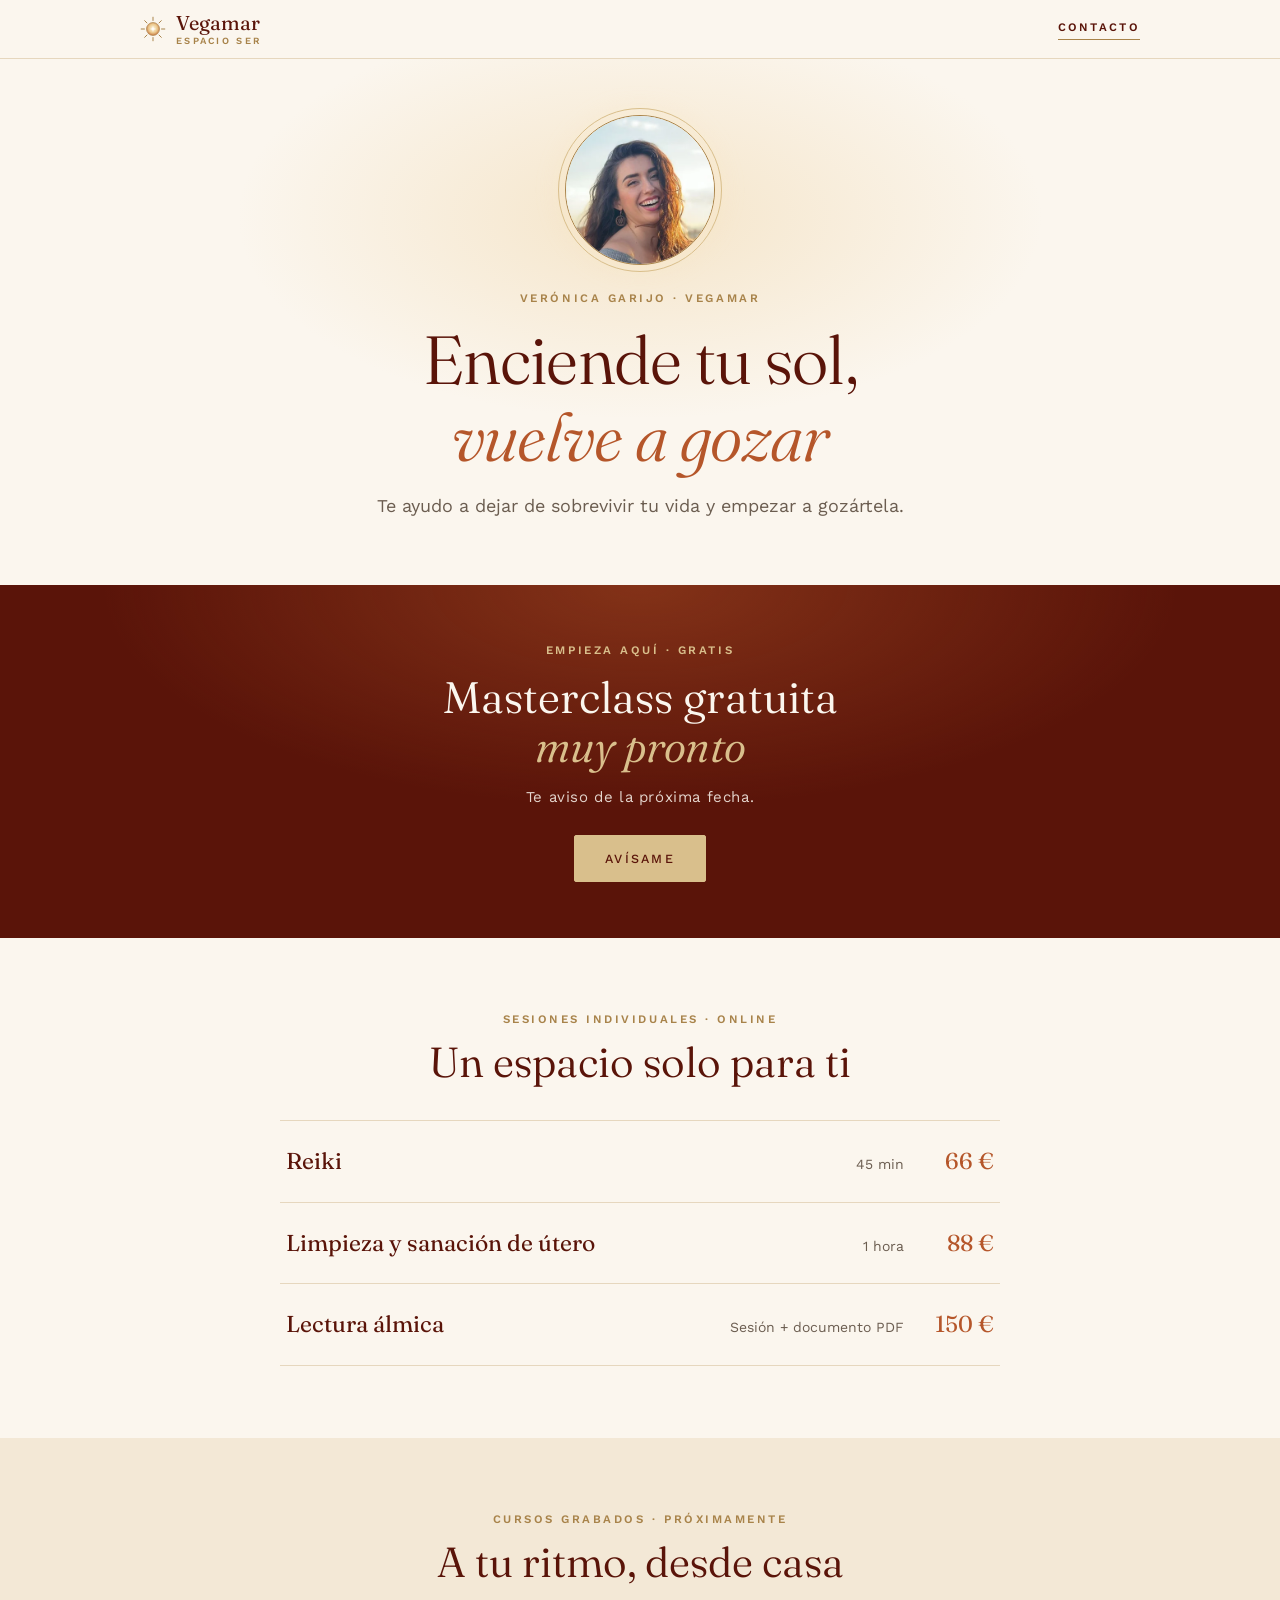
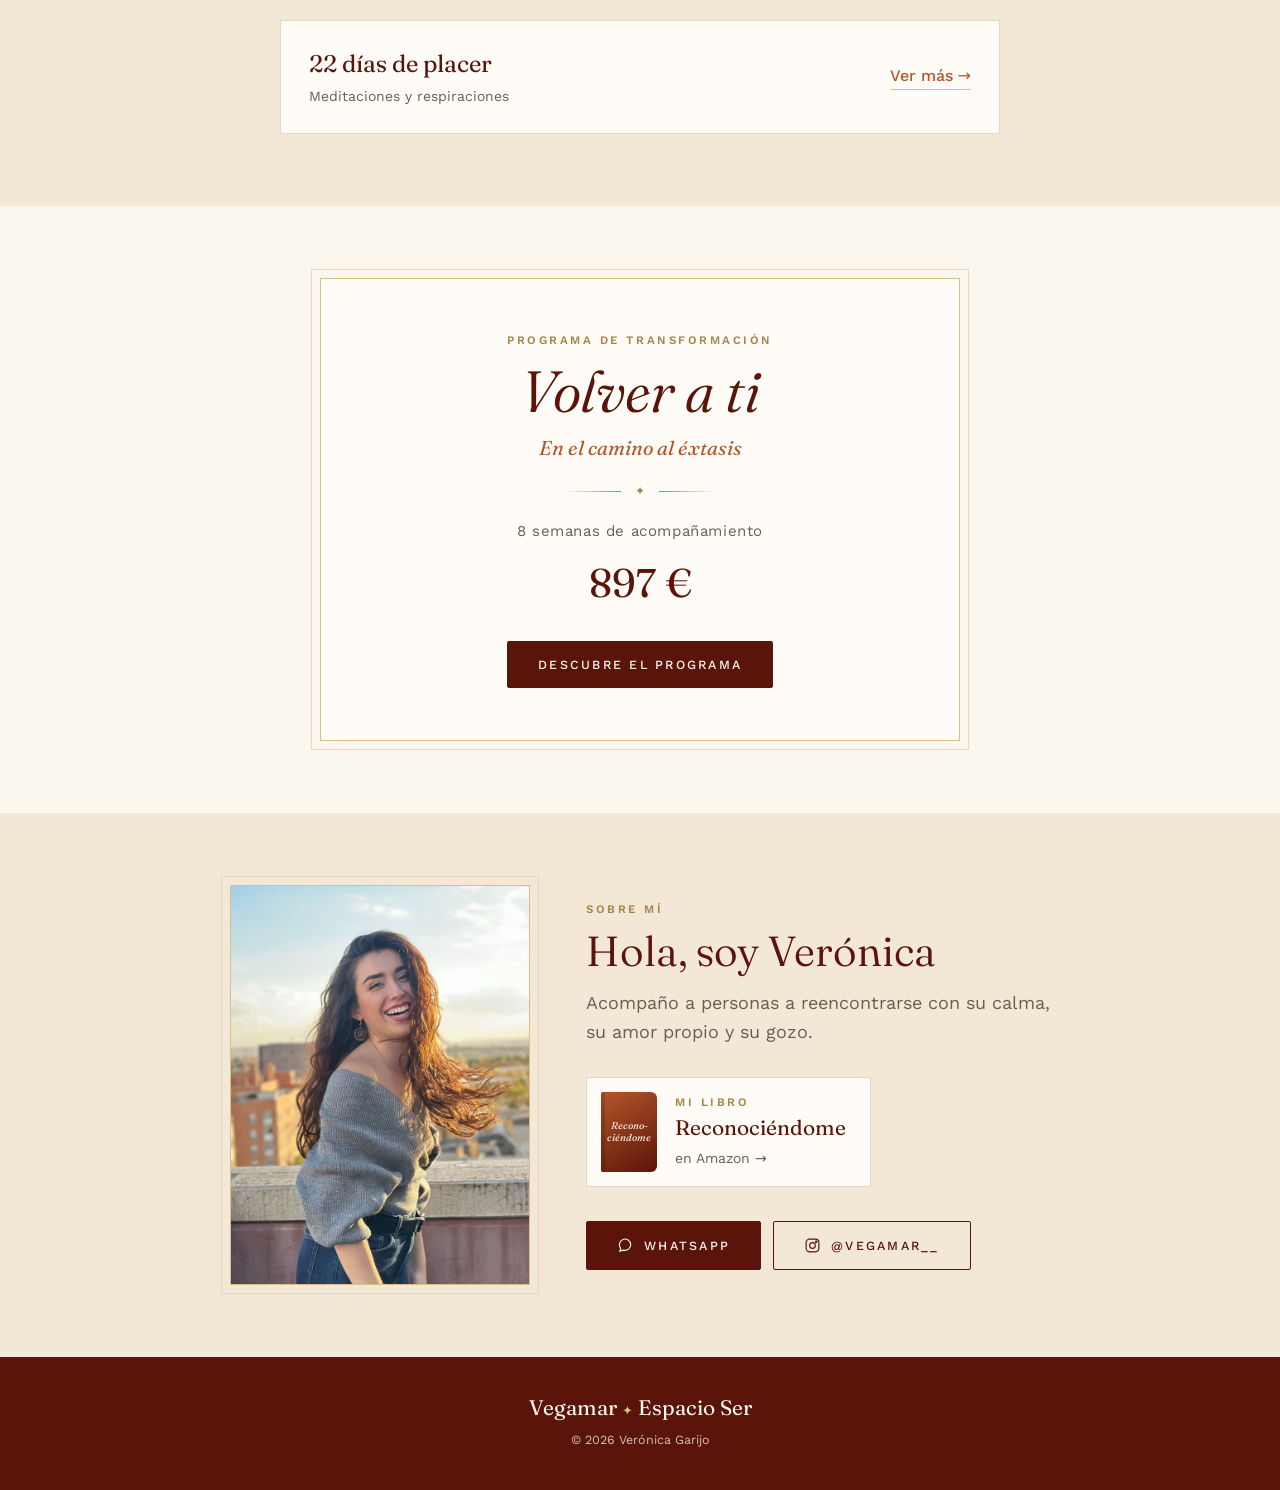
==== commit 7450a609: "One landing page per offer (masterclass, sessions, courses, Volver a ti); Vero's photo Co-Authored-B" ====
--- a/index.html
+++ b/index.html
@@ -19,7 +19,7 @@
 <body>
   <header class="topbar">
     <div class="wrap topbar-inner">
-      <a class="brand" href="#inicio" aria-label="Vegamar, ir al inicio">
+      <a class="brand" href="./" aria-label="Vegamar, ir al inicio">
         <img src="img/favicon.svg" alt="" width="26" height="26">
         <span>Vegamar <small>Espacio Ser</small></span>
       </a>
@@ -30,23 +30,8 @@
   <section class="hero" id="inicio">
     <div class="sparkles" data-sparkles="14" aria-hidden="true"></div>
     <div class="wrap hero-inner">
-      <div class="sun" aria-hidden="true">
-        <svg viewBox="0 0 200 200">
-          <defs>
-            <radialGradient id="sunCore" cx="50%" cy="45%" r="55%">
-              <stop offset="0" stop-color="#FFF4DE"/>
-              <stop offset=".6" stop-color="#EBC98E"/>
-              <stop offset="1" stop-color="#C9763F"/>
-            </radialGradient>
-          </defs>
-          <g class="sun-rays" stroke="#A8834A" stroke-width="1" stroke-linecap="round" fill="none">
-            <path d="M100 8v22M100 170v22M8 100h22M170 100h22M35 35l15 15M150 150l15 15M35 165l15-15M150 50l15-15"/>
-            <path d="M64 15l6 14M130 171l6 14M15 64l14 6M171 130l14 6M15 136l14-6M171 70l14-6M64 185l6-14M130 29l6-14" opacity=".5"/>
-          </g>
-          <circle cx="100" cy="100" r="58" fill="url(#sunCore)"/>
-          <circle cx="100" cy="100" r="66" fill="none" stroke="#A8834A" stroke-width=".8" opacity=".8"/>
-          <circle cx="100" cy="100" r="74" fill="none" stroke="#A8834A" stroke-width=".5" opacity=".5" stroke-dasharray="1 5"/>
-        </svg>
+      <div class="avatar">
+        <img src="img/fotos/vero-avatar.webp" alt="Verónica Garijo sonriendo al atardecer" width="360" height="360">
       </div>
       <p class="eyebrow">Verónica Garijo · Vegamar</p>
       <h1>Enciende tu sol, <em>vuelve a gozar</em></h1>
@@ -61,12 +46,10 @@
       <div class="sparkles" data-sparkles="18" aria-hidden="true"></div>
       <div class="wrap">
         <p class="eyebrow">Empieza aquí · gratis</p>
-        <div class="events">
-          <article class="event" data-until="2026-11-21">
-            <h2>Masterclass <em>Enciende tu sol interior</em></h2>
-            <p class="event-when">Viernes 21 de noviembre · 17 h · online</p>
-            <a class="btn btn-gold" href="https://chat.whatsapp.com/CnDYZ1867s7Bkuu1jYIMAR" target="_blank" rel="noopener noreferrer">Quiero apuntarme</a>
-          </article>
+        <div class="event" data-until="2026-11-21">
+          <h2>Masterclass <em>Enciende tu sol interior</em></h2>
+          <p class="event-when">Viernes 21 de noviembre · 17 h · online</p>
+          <a class="btn btn-gold" href="masterclass/">Ver la masterclass</a>
         </div>
         <div class="events-empty" hidden>
           <h2>Masterclass gratuita <em>muy pronto</em></h2>
@@ -76,7 +59,7 @@
       </div>
     </section>
 
-    <!-- 2 · Individual sessions -->
+    <!-- 2 · Individual sessions: each one opens its own page -->
     <section class="section" id="sesiones">
       <div class="wrap">
         <div class="section-title">
@@ -84,23 +67,22 @@
           <h2>Un espacio solo para ti</h2>
         </div>
         <div class="sessions">
-          <a class="session" data-wa="Hola! Quiero reservar: Reiki" href="#contacto">
+          <a class="session" href="reiki/">
             <span class="session-name">Reiki</span>
             <span class="session-meta">45 min</span>
             <span class="session-price">66 €</span>
           </a>
-          <a class="session" data-wa="Hola! Quiero reservar: Limpieza y sanación de útero" href="#contacto">
+          <a class="session" href="sanacion-de-utero/">
             <span class="session-name">Limpieza y sanación de útero</span>
             <span class="session-meta">1 hora</span>
             <span class="session-price">88 €</span>
           </a>
-          <a class="session" data-wa="Hola! Quiero reservar: Lectura álmica" href="#contacto">
+          <a class="session" href="lectura-almica/">
             <span class="session-name">Lectura álmica</span>
             <span class="session-meta">Sesión + documento PDF</span>
             <span class="session-price">150 €</span>
           </a>
         </div>
-        <p class="hint">Pulsa una sesión para reservarla por WhatsApp.</p>
       </div>
     </section>
 
@@ -111,13 +93,13 @@
           <p class="eyebrow">Cursos grabados · próximamente</p>
           <h2>A tu ritmo, desde casa</h2>
         </div>
-        <div class="course">
-          <div>
-            <h3>22 días de placer</h3>
-            <p class="meta">Meditaciones y respiraciones</p>
-          </div>
-          <a class="link" data-wa="Hola! Quiero que me avises cuando salgan los cursos grabados" href="#contacto">Avísame →</a>
-        </div>
+        <a class="course" href="cursos/">
+          <span>
+            <span class="course-name">22 días de placer</span>
+            <span class="meta">Meditaciones y respiraciones</span>
+          </span>
+          <span class="link">Ver más →</span>
+        </a>
       </div>
     </section>
 
@@ -132,28 +114,31 @@
           <div class="ornament" aria-hidden="true"><span></span>✦<span></span></div>
           <p class="program-facts">8 semanas de acompañamiento</p>
           <p class="program-price">897 €</p>
-          <a class="btn" data-wa="Hola! Quiero saber más información sobre: Volver a ti" href="#contacto">Quiero saber más</a>
+          <a class="btn" href="volver-a-ti/">Descubre el programa</a>
         </div>
       </div>
     </section>
 
     <!-- 5 · About + book + contact -->
-    <section class="section section-soft about" id="contacto">
-      <div class="wrap about-inner">
-        <p class="eyebrow">Sobre mí</p>
-        <h2>Hola, soy Verónica</h2>
-        <p class="about-text">Acompaño a personas a reencontrarse con su calma, su amor propio y su gozo.</p>
-        <a class="book" href="https://amzn.eu/d/07HGmJOY" target="_blank" rel="noopener noreferrer">
-          <span class="book-cover" aria-hidden="true">Recono&shy;ciéndome</span>
-          <span><span class="tag">Mi libro</span><strong>Reconociéndome</strong><span class="meta">en Amazon →</span></span>
-        </a>
-        <div class="contact-buttons">
-          <a class="btn" data-wa="Hola! Quiero saber más información" href="https://wa.me/message/4CHVMTHTK6S3P1" target="_blank" rel="noopener noreferrer">
-            <svg viewBox="0 0 24 24" fill="none" stroke="currentColor" stroke-width="1.6" aria-hidden="true"><path d="M4 20l1.3-3.9A8 8 0 1 1 9 18.5Z"/></svg>
-            WhatsApp</a>
-          <a class="btn btn-line" href="https://www.instagram.com/vegamar__/" target="_blank" rel="noopener noreferrer">
-            <svg viewBox="0 0 24 24" fill="none" stroke="currentColor" stroke-width="1.6" aria-hidden="true"><rect x="3" y="3" width="18" height="18" rx="5"/><circle cx="12" cy="12" r="4"/><circle cx="17.2" cy="6.8" r="1"/></svg>
-            @vegamar__</a>
+    <section class="section section-soft" id="contacto">
+      <div class="wrap about">
+        <img class="about-photo" src="img/fotos/vero-retrato.webp" alt="Verónica Garijo" width="720" height="960" loading="lazy">
+        <div class="about-body">
+          <p class="eyebrow">Sobre mí</p>
+          <h2>Hola, soy Verónica</h2>
+          <p class="about-text">Acompaño a personas a reencontrarse con su calma, su amor propio y su gozo.</p>
+          <a class="book" href="https://amzn.eu/d/07HGmJOY" target="_blank" rel="noopener noreferrer">
+            <span class="book-cover" aria-hidden="true">Recono&shy;ciéndome</span>
+            <span><span class="tag">Mi libro</span><strong>Reconociéndome</strong><span class="meta">en Amazon →</span></span>
+          </a>
+          <div class="contact-buttons">
+            <a class="btn" data-wa="Hola! Quiero saber más información" href="https://wa.me/message/4CHVMTHTK6S3P1" target="_blank" rel="noopener noreferrer">
+              <svg viewBox="0 0 24 24" fill="none" stroke="currentColor" stroke-width="1.6" aria-hidden="true"><path d="M4 20l1.3-3.9A8 8 0 1 1 9 18.5Z"/></svg>
+              WhatsApp</a>
+            <a class="btn btn-line" href="https://www.instagram.com/vegamar__/" target="_blank" rel="noopener noreferrer">
+              <svg viewBox="0 0 24 24" fill="none" stroke="currentColor" stroke-width="1.6" aria-hidden="true"><rect x="3" y="3" width="18" height="18" rx="5"/><circle cx="12" cy="12" r="4"/><circle cx="17.2" cy="6.8" r="1"/></svg>
+              @vegamar__</a>
+          </div>
         </div>
       </div>
     </section>
--- a/css/estilo.css
+++ b/css/estilo.css
@@ -229,8 +229,8 @@
     opacity: 0.45;
   }
 
-  .sun-rays {
-    animation: none !important;
+  .avatar::before {
+    animation: none;
   }
 }
 
@@ -299,50 +299,45 @@
   position: relative;
 }
 
-.sun {
-  position: relative;
-  width: 168px;
-  margin: 0 auto 26px;
+/* Round photo with a thin gold ring and warm glow */
+.avatar {
+  position: relative;
+  width: 150px;
+  margin: 0 auto 24px;
   aspect-ratio: 1;
 }
 
-.sun::before {
+.avatar::before {
   content: "";
   position: absolute;
-  inset: 15%;
+  inset: -16px;
   border-radius: 50%;
-  background: radial-gradient(circle, rgb(255 226 170 / 85%), transparent 70%);
-  filter: blur(18px);
+  background: radial-gradient(circle, rgb(255 226 170 / 80%), transparent 70%);
+  filter: blur(10px);
   animation: glow 6s ease-in-out infinite;
 }
 
-.sun svg {
+.avatar img {
   position: relative;
   width: 100%;
   height: 100%;
-}
-
-.sun-rays {
-  transform-origin: 100px 100px;
-  animation: spin 120s linear infinite;
-}
-
-@keyframes spin {
-  to {
-    transform: rotate(360deg);
-  }
+  object-fit: cover;
+  border-radius: 50%;
+  border: 1.5px solid var(--gold);
+  outline: 1px solid var(--gold-light);
+  outline-offset: 6px;
 }
 
 @keyframes glow {
   0%,
   100% {
-    opacity: 0.65;
-    transform: scale(0.95);
+    opacity: 0.6;
+    transform: scale(0.96);
   }
 
   50% {
     opacity: 1;
-    transform: scale(1.08);
+    transform: scale(1.05);
   }
 }
 
@@ -480,10 +475,19 @@
   padding: 24px 28px;
   border: 1px solid var(--line);
   background: var(--card);
-}
-
-.course h3 {
+  text-decoration: none;
+  transition: border-color 0.25s;
+}
+
+.course:hover {
+  border-color: var(--gold);
+}
+
+.course-name {
+  display: block;
+  font-family: var(--serif);
   font-size: 24px;
+  color: var(--garnet);
 }
 
 /* Programme */
@@ -532,9 +536,20 @@
 
 /* About + book + contact */
 
-.about-inner {
-  max-width: 640px;
-  text-align: center;
+.about {
+  display: grid;
+  grid-template-columns: 300px 1fr;
+  align-items: center;
+  gap: 56px;
+  max-width: 860px;
+}
+
+.about-photo {
+  width: 100%;
+  height: auto;
+  border: 1px solid var(--gold-light);
+  outline: 1px solid var(--line);
+  outline-offset: 8px;
 }
 
 .about-text {
@@ -585,7 +600,6 @@
 .contact-buttons {
   display: flex;
   flex-wrap: wrap;
-  justify-content: center;
   gap: 12px;
   margin-top: 34px;
 }
@@ -615,6 +629,249 @@
   font-size: 12.5px;
 }
 
+/* ---------- Landing pages ---------- */
+
+.narrow {
+  max-width: 720px;
+}
+
+.center {
+  text-align: center;
+}
+
+.lp-hero {
+  padding-top: 40px;
+}
+
+.back {
+  display: inline-block;
+  margin-bottom: 26px;
+  font-size: 12px;
+  font-weight: 600;
+  letter-spacing: 0.16em;
+  text-transform: uppercase;
+  text-decoration: none;
+  color: var(--ink-soft);
+}
+
+.back:hover {
+  color: var(--garnet);
+}
+
+.facts {
+  display: flex;
+  flex-wrap: wrap;
+  justify-content: center;
+  max-width: 640px;
+  margin: 30px auto;
+  border-top: 1px solid var(--line);
+  border-bottom: 1px solid var(--line);
+}
+
+.facts div {
+  flex: 1 1 0;
+  min-width: 120px;
+  padding: 16px 10px;
+}
+
+.facts div + div {
+  border-left: 1px solid var(--line);
+}
+
+.facts dt {
+  font-size: 10.5px;
+  font-weight: 600;
+  letter-spacing: 0.2em;
+  text-transform: uppercase;
+  color: var(--gold);
+}
+
+.facts dd {
+  margin: 4px 0 0;
+  font-family: var(--serif);
+  font-size: 20px;
+  color: var(--garnet);
+}
+
+.lp-hero .events-empty .meta {
+  margin-bottom: 16px;
+}
+
+.checklist {
+  margin: 0;
+  padding: 0;
+  list-style: none;
+}
+
+.checklist li {
+  position: relative;
+  padding: 16px 0 16px 38px;
+  border-bottom: 1px solid var(--line);
+  font-size: 17px;
+}
+
+.checklist li::before {
+  content: "✦";
+  position: absolute;
+  left: 6px;
+  top: 16px;
+  color: var(--gold);
+}
+
+.steps {
+  display: grid;
+  grid-template-columns: repeat(auto-fit, minmax(220px, 1fr));
+  gap: 22px;
+  margin: 0;
+  padding: 0;
+  list-style: none;
+}
+
+.steps li {
+  padding: 30px 26px;
+  background: var(--card);
+  border: 1px solid var(--line);
+  text-align: center;
+}
+
+.step-num {
+  display: block;
+  font-family: var(--serif);
+  font-style: italic;
+  font-size: 34px;
+  line-height: 1;
+  color: var(--teja);
+}
+
+.steps h3 {
+  margin: 12px 0 8px;
+  font-size: 22px;
+}
+
+.steps p {
+  font-size: 15px;
+  color: var(--ink-soft);
+}
+
+.note {
+  max-width: 640px;
+  margin: 26px auto 0;
+  text-align: center;
+  font-size: 13px;
+  color: var(--ink-soft);
+}
+
+.big-claim {
+  margin-top: 12px;
+  font-size: clamp(28px, 4vw, 40px);
+}
+
+.lead-text {
+  font-size: 18px;
+  color: var(--ink-soft);
+}
+
+.about-mini {
+  display: flex;
+  align-items: center;
+  gap: 36px;
+  max-width: 720px;
+}
+
+.about-mini img {
+  flex: none;
+  width: 150px;
+  height: 150px;
+  border-radius: 50%;
+  object-fit: cover;
+  border: 1.5px solid var(--gold);
+  outline: 1px solid var(--gold-light);
+  outline-offset: 6px;
+}
+
+.about-mini h2 {
+  margin: 8px 0 10px;
+  font-size: 32px;
+}
+
+.about-mini p:not(.eyebrow) {
+  margin-bottom: 12px;
+  color: var(--ink-soft);
+}
+
+.faq details {
+  border-bottom: 1px solid var(--line);
+}
+
+.faq details:first-child {
+  border-top: 1px solid var(--line);
+}
+
+.faq summary {
+  display: flex;
+  justify-content: space-between;
+  gap: 16px;
+  padding: 18px 4px;
+  cursor: pointer;
+  list-style: none;
+  font-family: var(--serif);
+  font-size: 20px;
+  color: var(--garnet);
+}
+
+.faq summary::-webkit-details-marker {
+  display: none;
+}
+
+.faq summary::after {
+  content: "+";
+  color: var(--gold);
+}
+
+.faq details[open] summary::after {
+  content: "−";
+}
+
+.faq details p {
+  padding: 0 4px 18px;
+  color: var(--ink-soft);
+}
+
+.final {
+  position: relative;
+  overflow: hidden;
+  padding: 64px 0;
+  text-align: center;
+  color: var(--cream);
+  background: radial-gradient(60% 90% at 50% 0%, rgb(181 86 42 / 45%), transparent 70%), var(--garnet);
+}
+
+.final .wrap {
+  position: relative;
+}
+
+.final h2 {
+  font-size: clamp(32px, 4.6vw, 46px);
+  font-style: italic;
+  color: var(--cream);
+}
+
+.final-price {
+  margin-top: 14px;
+  font-family: var(--serif);
+  font-size: 40px;
+  color: var(--gold-light);
+}
+
+.final-detail {
+  margin: 4px 0 26px;
+  color: rgb(251 246 238 / 85%);
+}
+
+.footer a {
+  color: inherit;
+}
+
 /* ---------- Phone ---------- */
 
 @media (max-width: 640px) {
@@ -626,9 +883,56 @@
     padding: 36px 0 44px;
   }
 
-  .sun {
-    width: 130px;
-    margin-bottom: 18px;
+  .avatar {
+    width: 124px;
+    margin-bottom: 20px;
+  }
+
+  .about {
+    grid-template-columns: 1fr;
+    gap: 36px;
+    text-align: center;
+  }
+
+  .about-photo {
+    width: 72%;
+    margin: 0 auto;
+  }
+
+  .contact-buttons {
+    justify-content: center;
+  }
+
+  .about-mini {
+    flex-direction: column;
+    gap: 24px;
+    text-align: center;
+  }
+
+  .about-mini img {
+    width: 120px;
+    height: 120px;
+  }
+
+  .facts div {
+    min-width: 50%;
+    flex-basis: 50%;
+  }
+
+  .facts div + div {
+    border-left: 0;
+  }
+
+  .facts div:nth-child(even) {
+    border-left: 1px solid var(--line);
+  }
+
+  .facts div:nth-child(n + 3) {
+    border-top: 1px solid var(--line);
+  }
+
+  .checklist li {
+    font-size: 16px;
   }
 
   .hero .lead,
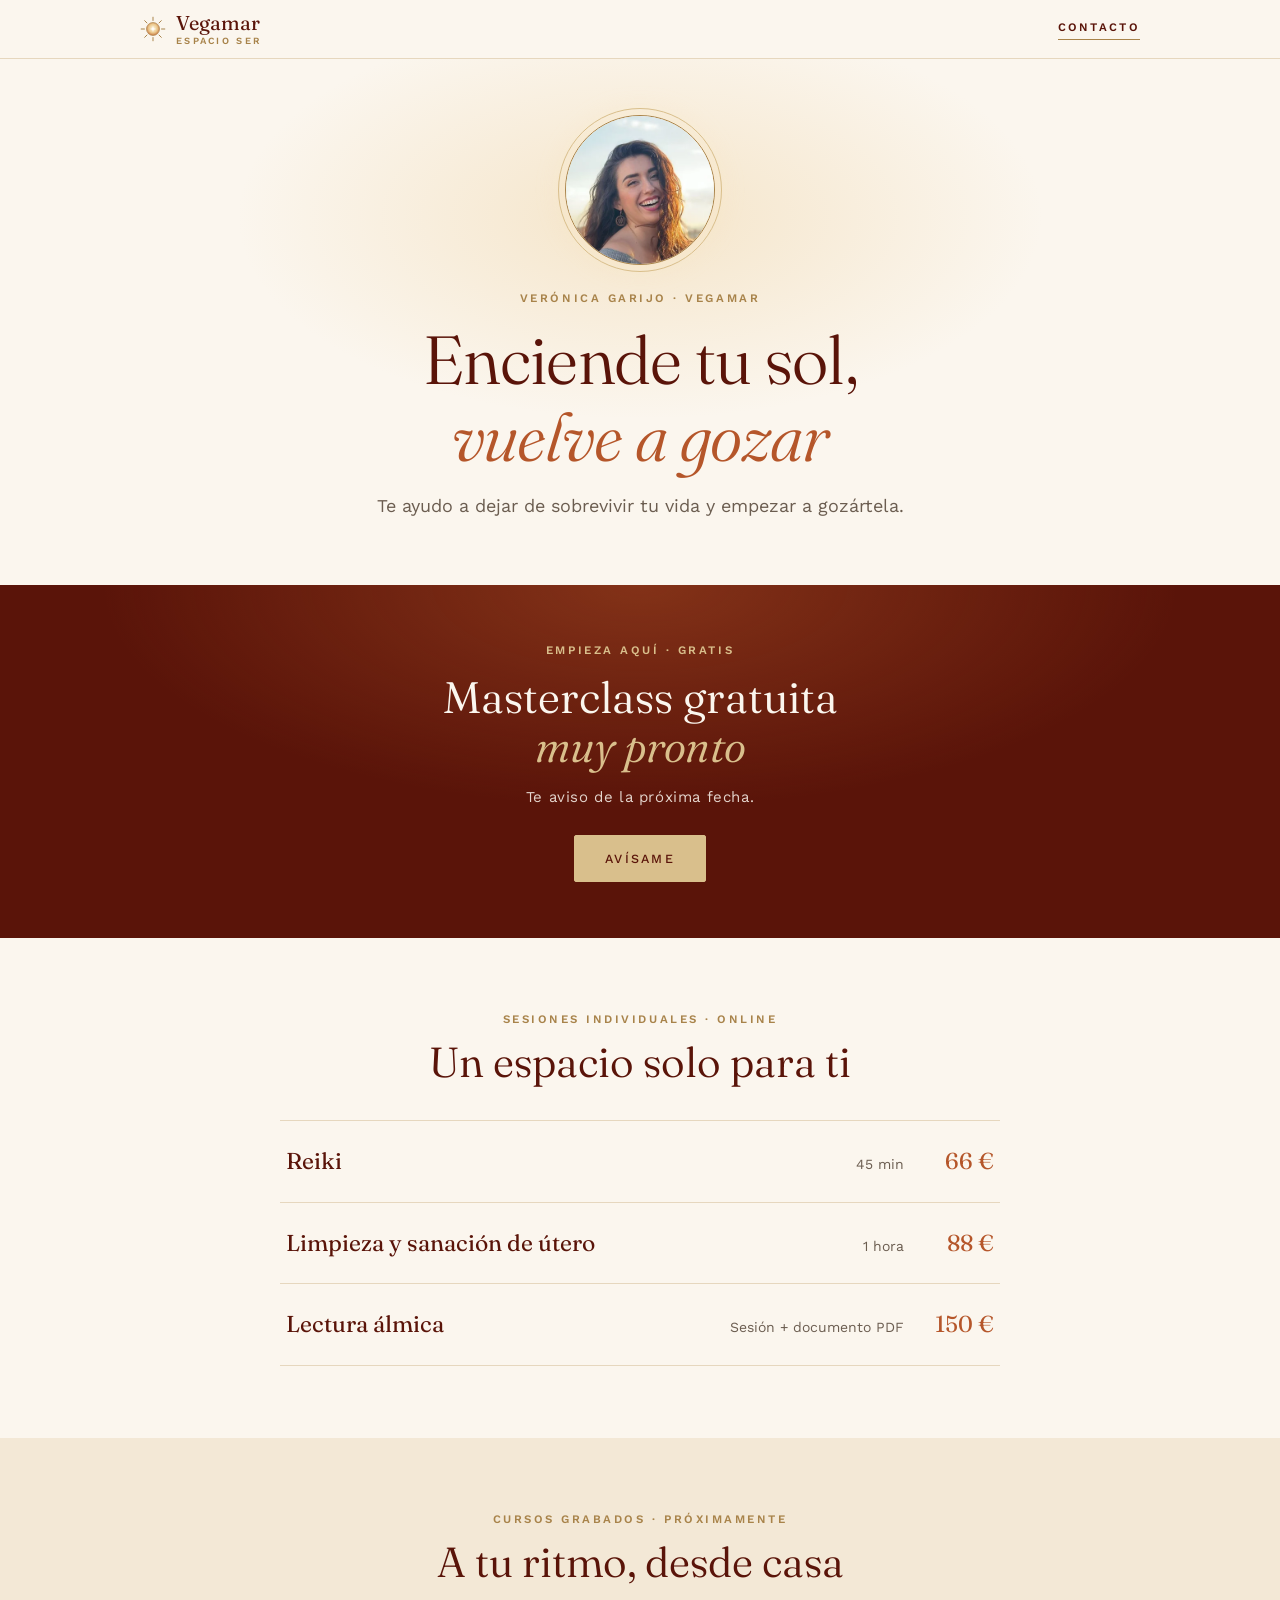
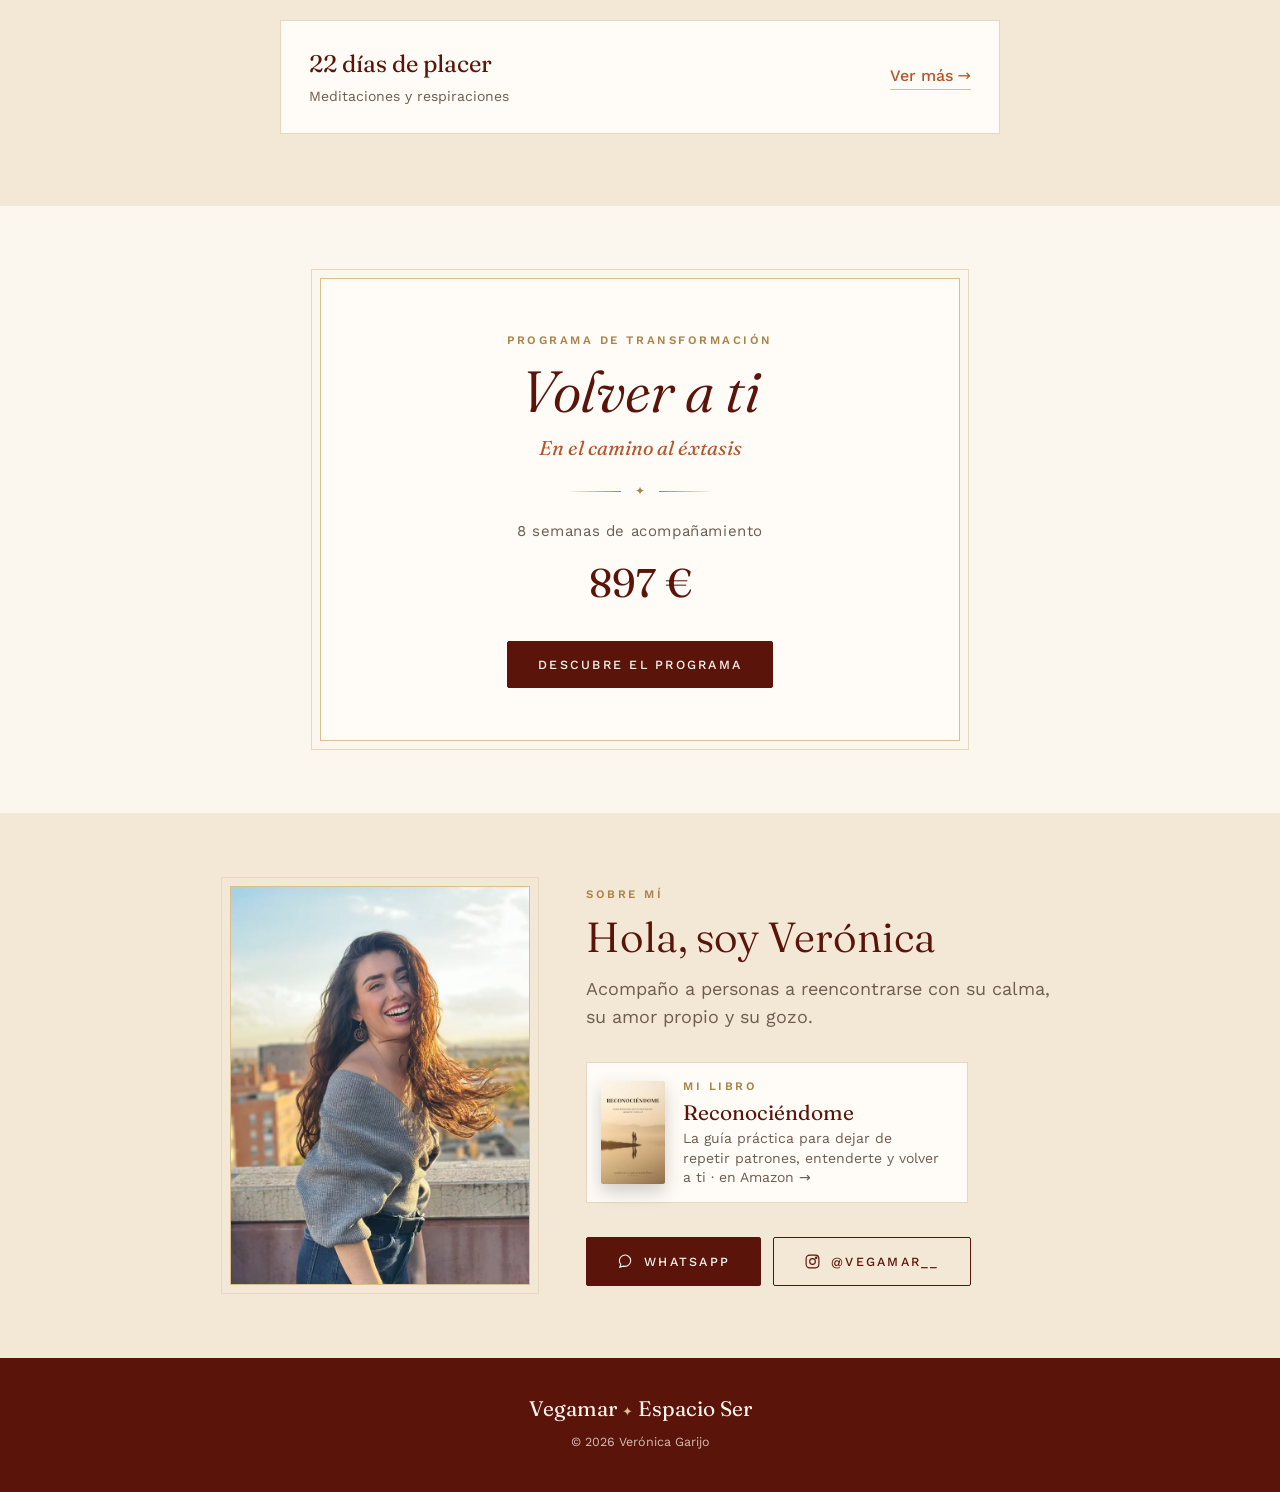
==== commit 5a6f5e3c: "Real book cover from Amazon and full book subtitle Co-Authored-By: Claude Opus 5.5 <noreply@anthropi" ====
--- a/index.html
+++ b/index.html
@@ -128,8 +128,8 @@
           <h2>Hola, soy Verónica</h2>
           <p class="about-text">Acompaño a personas a reencontrarse con su calma, su amor propio y su gozo.</p>
           <a class="book" href="https://amzn.eu/d/07HGmJOY" target="_blank" rel="noopener noreferrer">
-            <span class="book-cover" aria-hidden="true">Recono&shy;ciéndome</span>
-            <span><span class="tag">Mi libro</span><strong>Reconociéndome</strong><span class="meta">en Amazon →</span></span>
+            <img class="book-cover" src="img/fotos/libro-reconociendome.webp" alt="Portada del libro Reconociéndome" width="300" height="480" loading="lazy">
+            <span><span class="tag">Mi libro</span><strong>Reconociéndome</strong><span class="meta">La guía práctica para dejar de repetir patrones, entenderte y volver a ti · en Amazon →</span></span>
           </a>
           <div class="contact-buttons">
             <a class="btn" data-wa="Hola! Quiero saber más información" href="https://wa.me/message/4CHVMTHTK6S3P1" target="_blank" rel="noopener noreferrer">
--- a/css/estilo.css
+++ b/css/estilo.css
@@ -570,6 +570,12 @@
   border: 1px solid var(--line);
 }
 
+.book .meta {
+  display: block;
+  max-width: 260px;
+  line-height: 1.4;
+}
+
 .book strong {
   display: block;
   font-family: var(--serif);
@@ -580,21 +586,10 @@
 
 .book-cover {
   flex: none;
-  display: grid;
-  place-items: center;
-  width: 56px;
-  height: 80px;
-  padding: 6px;
-  border-radius: 2px 6px 6px 2px;
-  text-align: center;
-  font-family: var(--serif);
-  font-style: italic;
-  font-size: 10px;
-  line-height: 1.15;
-  color: var(--cream);
-  background: linear-gradient(150deg, var(--teja), var(--garnet));
-  box-shadow: inset 4px 0 0 rgb(0 0 0 / 15%);
-  overflow-wrap: anywhere;
+  width: 64px;
+  height: auto;
+  border-radius: 2px;
+  box-shadow: 0 8px 18px rgb(43 36 32 / 22%);
 }
 
 .contact-buttons {
